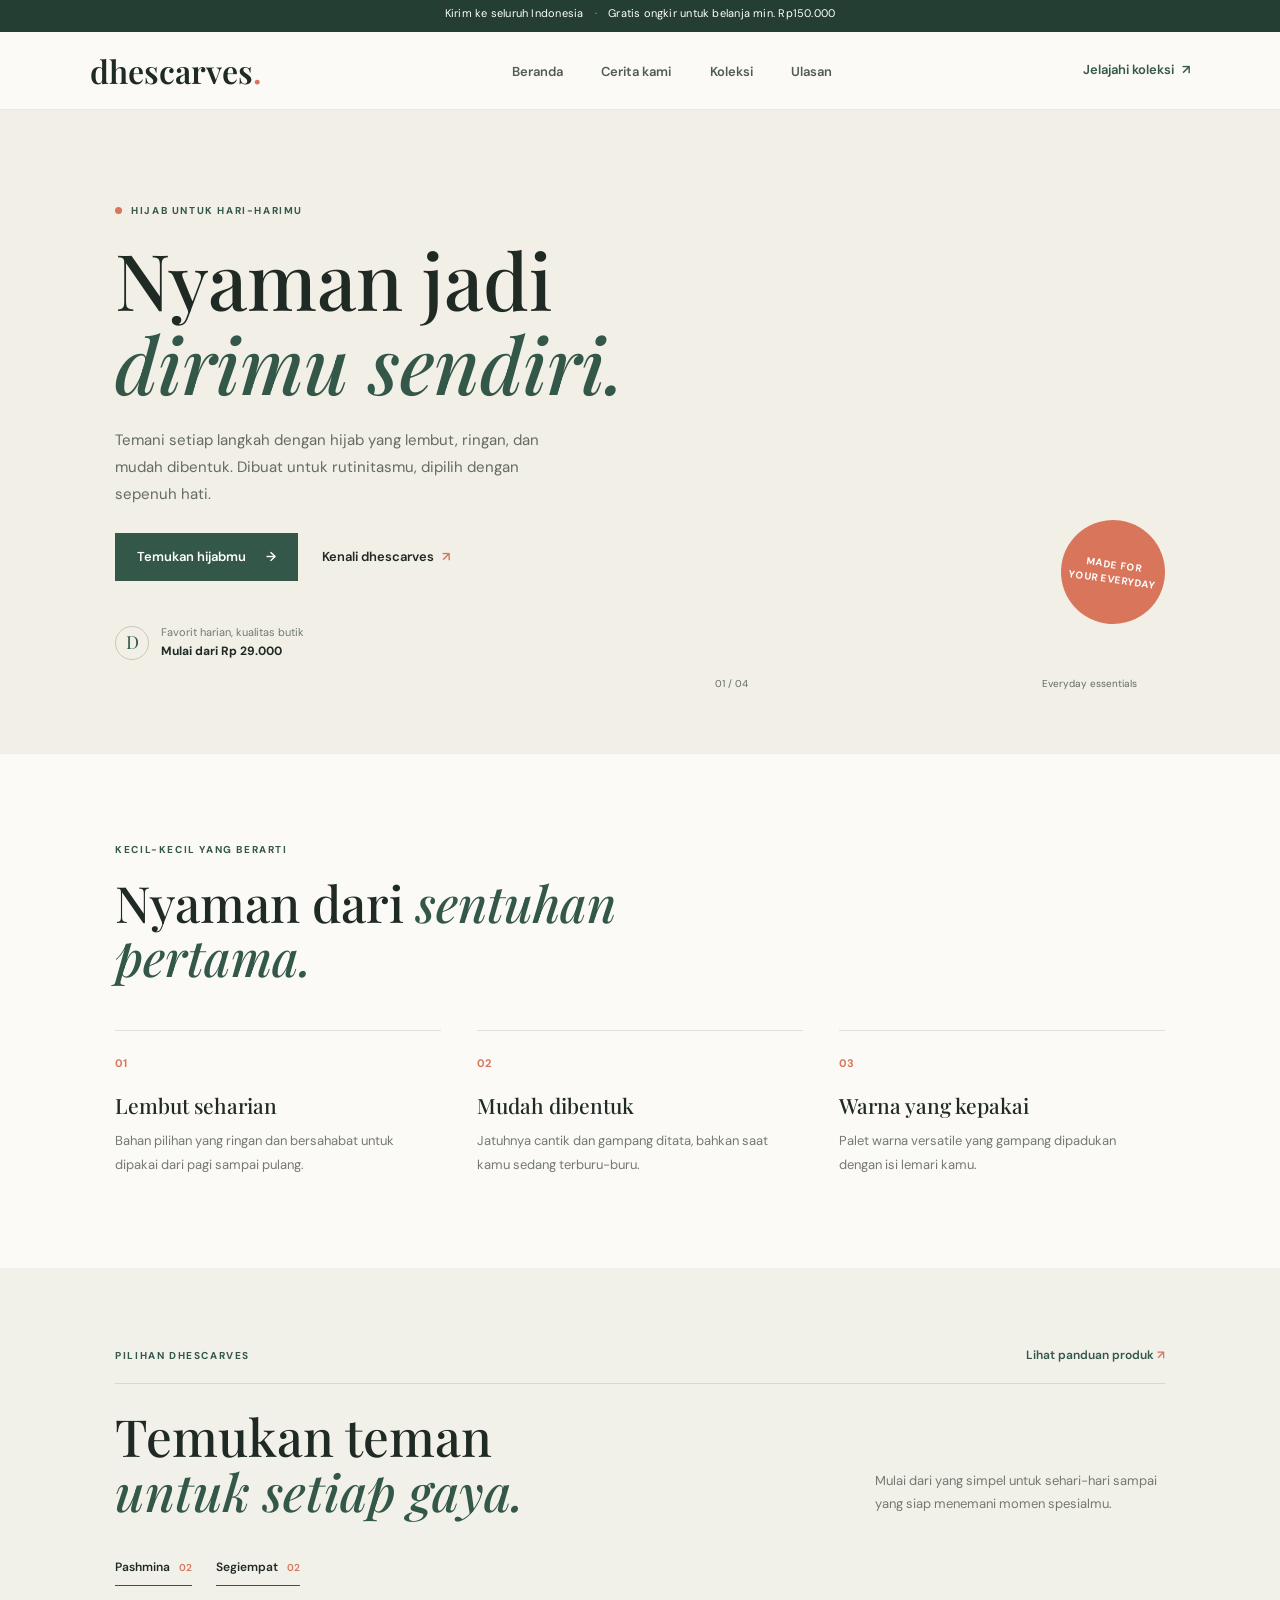
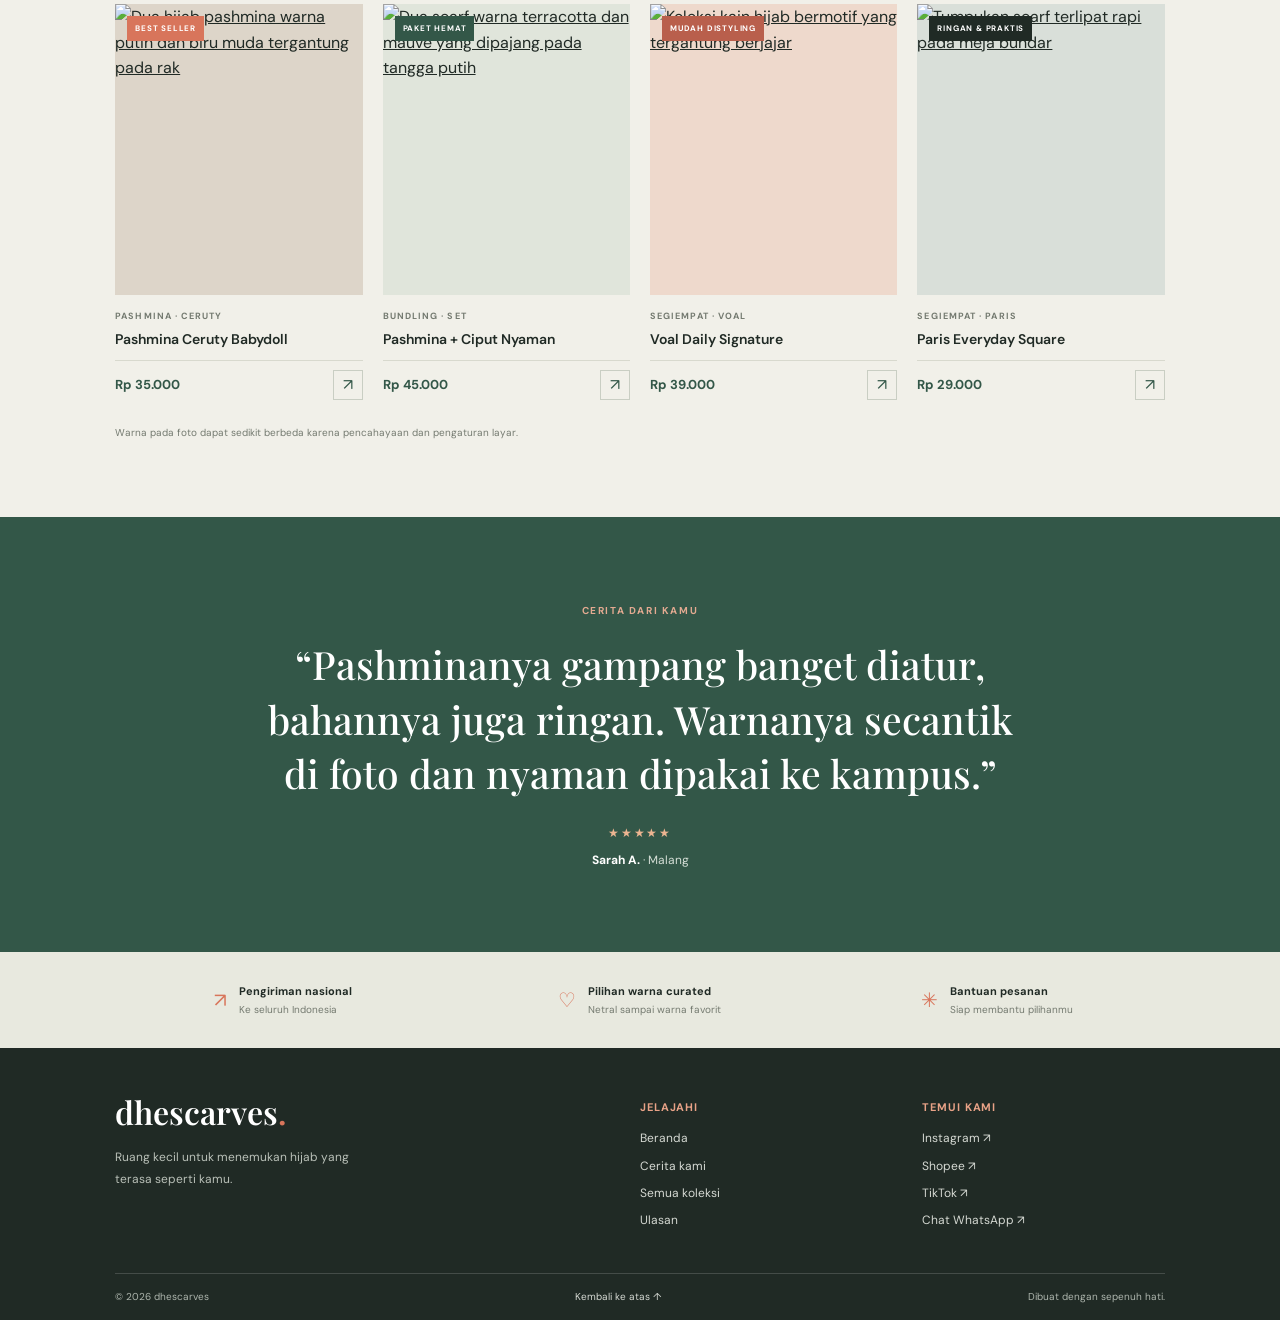
==== index.html @ d504fc32 "Rename landingpage.html to index.html" ====
<!DOCTYPE html>
<html lang="id">
<head>
    <meta charset="UTF-8">
    <meta name="viewport" content="width=device-width, initial-scale=1.0">
    <meta name="description" content="Temukan pashmina dan hijab segiempat dhescarves yang nyaman, mudah dibentuk, dan hadir dalam warna pilihan.">
    <title>dhescarves | Temukan Gaya Nyamanmu</title>
    <link rel="preconnect" href="https://fonts.googleapis.com">
    <link rel="preconnect" href="https://fonts.gstatic.com" crossorigin>
    <link rel="stylesheet" href="style.css">
</head>
<body>
    <div class="announcement-bar">Kirim ke seluruh Indonesia <span aria-hidden="true">·</span> Gratis ongkir untuk belanja min. Rp150.000</div>
    <nav class="navbar" aria-label="Navigasi utama">
        <a class="logo" href="#beranda" aria-label="dhescarves, ke beranda">dhescarves<span>.</span></a>
        <ul class="nav-links">
            <li><a href="#beranda">Beranda</a></li>
            <li><a href="#tentang">Cerita kami</a></li>
            <li><a href="#katalog">Koleksi</a></li>
            <li><a href="#ulasan">Ulasan</a></li>
        </ul>
        <a class="nav-cta" href="#katalog">Jelajahi koleksi <span aria-hidden="true">↗</span></a>
    </nav>

    <main>
        <header id="beranda" class="hero-section">
            <div class="hero-content">
                <p class="eyebrow"><span></span> HIJAB UNTUK HARI-HARIMU</p>
                <h1>Nyaman jadi<br><em>dirimu sendiri.</em></h1>
                <p class="hero-copy">Temani setiap langkah dengan hijab yang lembut, ringan, dan mudah dibentuk. Dibuat untuk rutinitasmu, dipilih dengan sepenuh hati.</p>
                <div class="hero-actions">
                    <a href="#katalog" class="btn-utama">Temukan hijabmu <span aria-hidden="true">→</span></a>
                    <a href="#tentang" class="text-link">Kenali dhescarves <span aria-hidden="true">↗</span></a>
                </div>
                <div class="hero-note"><span class="note-mark">D</span><span>Favorit harian, kualitas butik<br><strong>Mulai dari Rp 29.000</strong></span></div>
            </div>
                <div class="hero-visual" role="img" aria-label="Foto produk hijab pashmina dan segiempat tanpa model">
                <div class="hero-photo"></div>
                <div class="photo-caption"><span>01 / 04</span><span>Everyday essentials</span></div>
                <div class="hero-stamp">MADE FOR<br>YOUR EVERYDAY</div>
            </div>
        </header>

        <section id="tentang" class="section-keunggulan">
            <div class="section-heading">
                <p class="eyebrow">KECIL-KECIL YANG BERARTI</p>
                <h2>Nyaman dari <em>sentuhan pertama.</em></h2>
            </div>
            <div class="grid-keunggulan">
                <article class="benefit-item"><span class="benefit-number">01</span><h3>Lembut seharian</h3><p>Bahan pilihan yang ringan dan bersahabat untuk dipakai dari pagi sampai pulang.</p></article>
                <article class="benefit-item"><span class="benefit-number">02</span><h3>Mudah dibentuk</h3><p>Jatuhnya cantik dan gampang ditata, bahkan saat kamu sedang terburu-buru.</p></article>
                <article class="benefit-item"><span class="benefit-number">03</span><h3>Warna yang kepakai</h3><p>Palet warna versatile yang gampang dipadukan dengan isi lemari kamu.</p></article>
            </div>
        </section>

        <section id="katalog" class="section-katalog">
            <div class="catalog-topline"><p class="eyebrow">PILIHAN DHESCARVES</p><a href="detail.html">Lihat panduan produk <span aria-hidden="true">↗</span></a></div>
            <div class="catalog-heading"><h2>Temukan teman<br><em>untuk setiap gaya.</em></h2><p>Mulai dari yang simpel untuk sehari-hari sampai yang siap menemani momen spesialmu.</p></div>
            <div class="category-links" aria-label="Kategori produk"><a href="#pashmina">Pashmina <span>02</span></a><a href="#segiempat">Segiempat <span>02</span></a></div>
            <div class="grid-katalog">
                <article class="card-produk" id="pashmina">
                    <a class="product-image image-pashmina" href="detail.html" aria-label="Lihat detail Pashmina Ceruty Babydoll"><span class="product-label">BEST SELLER</span><img src="https://images.pexels.com/photos/40155781/pexels-photo-40155781.jpeg?auto=compress&cs=tinysrgb&w=900" alt="Dua hijab pashmina warna putih dan biru muda tergantung pada rak" loading="lazy"></a>
                    <div class="info-produk"><div class="product-type">PASHMINA · CERUTY</div><h3>Pashmina Ceruty Babydoll</h3><div class="product-bottom"><p class="harga">Rp 35.000</p><a class="product-arrow" href="detail.html" aria-label="Detail Pashmina Ceruty Babydoll">↗</a></div></div>
                </article>
                <article class="card-produk">
                    <a class="product-image image-soft" href="detail.html" aria-label="Lihat detail Set Pashmina dan Ciput"><span class="product-label label-green">PAKET HEMAT</span><img src="https://images.pexels.com/photos/11770736/pexels-photo-11770736.jpeg?auto=compress&cs=tinysrgb&w=900" alt="Dua scarf warna terracotta dan mauve yang dipajang pada tangga putih" loading="lazy"></a>
                    <div class="info-produk"><div class="product-type">BUNDLING · SET</div><h3>Pashmina + Ciput Nyaman</h3><div class="product-bottom"><p class="harga">Rp 45.000</p><a class="product-arrow" href="detail.html" aria-label="Detail Pashmina dan Ciput">↗</a></div></div>
                </article>
                <article class="card-produk" id="segiempat">
                    <a class="product-image image-warm" href="detail.html" aria-label="Lihat detail Hijab Segiempat Voal"><span class="product-label label-coral">MUDAH DISTYLING</span><img src="https://images.pexels.com/photos/30447648/pexels-photo-30447648.jpeg?auto=compress&cs=tinysrgb&w=900" alt="Koleksi kain hijab bermotif yang tergantung berjajar" loading="lazy"></a>
                    <div class="info-produk"><div class="product-type">SEGIEMPAT · VOAL</div><h3>Voal Daily Signature</h3><div class="product-bottom"><p class="harga">Rp 39.000</p><a class="product-arrow" href="detail.html" aria-label="Detail Voal Daily Signature">↗</a></div></div>
                </article>
                <article class="card-produk">
                    <a class="product-image image-lilac" href="detail.html" aria-label="Lihat detail Hijab Segiempat Paris"><span class="product-label label-ink">RINGAN & PRAKTIS</span><img src="https://images.pexels.com/photos/5475167/pexels-photo-5475167.jpeg?auto=compress&cs=tinysrgb&w=900" alt="Tumpukan scarf terlipat rapi pada meja bundar" loading="lazy"></a>
                    <div class="info-produk"><div class="product-type">SEGIEMPAT · PARIS</div><h3>Paris Everyday Square</h3><div class="product-bottom"><p class="harga">Rp 29.000</p><a class="product-arrow" href="detail.html" aria-label="Detail Paris Everyday Square">↗</a></div></div>
                </article>
            </div>
            <p class="catalog-footnote">Warna pada foto dapat sedikit berbeda karena pencahayaan dan pengaturan layar.</p>
        </section>

        <section id="ulasan" class="testimoni">
            <p class="eyebrow">CERITA DARI KAMU</p>
            <blockquote>“Pashminanya gampang banget diatur, bahannya juga ringan. Warnanya secantik di foto dan nyaman dipakai ke kampus.”</blockquote>
            <p class="review-author"><span class="review-stars" aria-label="5 dari 5 bintang">★★★★★</span><br><strong>Sarah A.</strong> <span>· Malang</span></p>
        </section>

        <section class="service-strip" aria-label="Layanan toko">
            <div><span class="service-icon">↗</span><span><strong>Pengiriman nasional</strong><br>Ke seluruh Indonesia</span></div>
            <div><span class="service-icon">♡</span><span><strong>Pilihan warna curated</strong><br>Netral sampai warna favorit</span></div>
            <div><span class="service-icon">✳</span><span><strong>Bantuan pesanan</strong><br>Siap membantu pilihanmu</span></div>
        </section>
    </main>

    <footer id="kontak" class="footer-area">
        <div class="footer-main"><div class="footer-brand"><a class="logo" href="#beranda">dhescarves<span>.</span></a><p>Ruang kecil untuk menemukan hijab yang terasa seperti kamu.</p></div>
            <div class="footer-column"><h3>Jelajahi</h3><a href="#beranda">Beranda</a><a href="#tentang">Cerita kami</a><a href="#katalog">Semua koleksi</a><a href="#ulasan">Ulasan</a></div>
            <div class="footer-column"><h3>Temui kami</h3><a href="https://instagram.com" target="_blank" rel="noopener noreferrer">Instagram ↗</a><a href="https://shopee.co.id" target="_blank" rel="noopener noreferrer">Shopee ↗</a><a href="https://tiktok.com" target="_blank" rel="noopener noreferrer">TikTok ↗</a><a href="https://wa.me/6281234567890?text=Halo%20dhescarves%2C%20saya%20ingin%20bertanya%20tentang%20hijab" target="_blank" rel="noopener noreferrer">Chat WhatsApp ↗</a></div>
        </div>
        <div class="copyright"><span>© 2026 dhescarves</span><a href="#beranda">Kembali ke atas ↑</a><span>Dibuat dengan sepenuh hati.</span></div>
    </footer>
</body>
</html>
---- style.css ----
@import url('https://fonts.googleapis.com/css2?family=DM+Sans:wght@400;500;600;700&family=Playfair+Display:ital,wght@0,500;0,600;1,500;1,600&display=swap');

:root {
    --ink: #202a25;
    --green: #335748;
    --green-dark: #243e33;
    --coral: #d8755b;
    --paper: #fbfaf6;
    --cream: #f1efe6;
    --muted: #747a70;
    --line: #dedfd5;
}

html { scroll-behavior: smooth; scroll-padding-top: 90px; }
* { box-sizing: border-box; }
body { margin: 0; background: var(--paper); color: var(--ink); font-family: 'DM Sans', sans-serif; line-height: 1.6; }
a { color: inherit; }
.announcement-bar { min-height: 32px; padding: 5px 16px; background: var(--green-dark); color: #fff; text-align: center; font-size: 11px; letter-spacing: .02em; }
.announcement-bar span { margin: 0 8px; color: #e3a68d; }
.navbar { min-height: 78px; padding: 0 clamp(22px, 7vw, 104px); display: flex; align-items: center; justify-content: space-between; gap: 28px; position: sticky; top: 0; z-index: 10; background: rgba(251, 250, 246, .96); border-bottom: 1px solid rgba(32, 42, 37, .08); backdrop-filter: blur(12px); }
.logo { text-decoration: none; font-family: 'Playfair Display', serif; font-size: 32px; font-weight: 600; letter-spacing: 0; line-height: 1; }
.logo span { color: var(--coral); }
.nav-links { list-style: none; display: flex; align-items: center; gap: clamp(18px, 3vw, 42px); margin: 0; padding: 0; }
.nav-links a, .nav-cta { text-decoration: none; font-size: 13px; font-weight: 600; transition: color .2s ease; }
.nav-links a { color: #505b53; }
.nav-links a:hover, .nav-cta:hover { color: var(--coral); }
.nav-cta { color: var(--green); }
.nav-cta span { margin-left: 5px; }
.hero-section { min-height: 590px; padding: 62px clamp(22px, 9vw, 140px); display: grid; grid-template-columns: 1fr .88fr; align-items: center; gap: clamp(30px, 7vw, 106px); overflow: hidden; background: var(--cream); }
.hero-content { max-width: 530px; padding: 22px 0; animation: reveal-up .65s ease both; }
.eyebrow { margin: 0 0 18px; color: var(--green); font-size: 10px; font-weight: 700; letter-spacing: .16em; }
.hero-content .eyebrow { display: flex; align-items: center; gap: 9px; }
.hero-content .eyebrow span { width: 7px; height: 7px; border-radius: 50%; background: var(--coral); }
.hero-content h1, .catalog-heading h2, .section-heading h2 { margin: 0; font-family: 'Playfair Display', serif; font-weight: 500; letter-spacing: 0; line-height: 1.08; }
.hero-content h1 { font-size: clamp(48px, 6.2vw, 78px); }
.hero-content h1 em, .catalog-heading h2 em, .section-heading h2 em { color: var(--green); font-weight: 500; }
.hero-copy { max-width: 440px; margin: 22px 0 25px; color: #646b64; font-size: 15px; line-height: 1.8; }
.hero-actions { display: flex; align-items: center; gap: 24px; flex-wrap: wrap; }
.btn-utama { display: inline-flex; align-items: center; justify-content: center; gap: 20px; min-height: 48px; padding: 0 21px; background: var(--green); color: #fff; text-decoration: none; font-size: 13px; font-weight: 600; border: 1px solid var(--green); transition: background .2s, transform .2s; }
.btn-utama:hover { background: var(--green-dark); transform: translateY(-2px); }
.text-link { color: var(--ink); text-decoration: none; font-size: 13px; font-weight: 600; }
.text-link span { margin-left: 5px; color: var(--coral); }
.hero-note { display: flex; align-items: center; gap: 12px; margin-top: 43px; color: var(--muted); font-size: 11px; line-height: 1.6; }
.hero-note strong { color: var(--ink); font-size: 12px; }
.note-mark { width: 34px; height: 34px; display: grid; place-items: center; border: 1px solid #c5c9ba; border-radius: 50%; color: var(--green); font-family: 'Playfair Display', serif; font-size: 18px; }
.hero-visual { position: relative; min-height: 450px; height: min(60vw, 520px); max-height: 520px; animation: reveal-up .75s .12s ease both; }
.hero-photo { position: absolute; inset: 0 28px 16px 0; background: url('https://images.pexels.com/photos/40155781/pexels-photo-40155781.jpeg?auto=compress&cs=tinysrgb&w=1200') center 42% / cover no-repeat; }
.photo-caption { position: absolute; right: 28px; bottom: 0; left: 0; display: flex; justify-content: space-between; color: #626c63; font-size: 10px; }
.hero-stamp { position: absolute; right: 0; bottom: 68px; width: 104px; height: 104px; display: grid; place-content: center; border-radius: 50%; background: var(--coral); color: white; text-align: center; font-size: 10px; font-weight: 700; line-height: 1.5; letter-spacing: .06em; transform: rotate(8deg); }
.section-keunggulan { padding: 88px clamp(22px, 9vw, 140px) 92px; background: var(--paper); }
.section-heading { max-width: 600px; margin-bottom: 46px; }
.section-heading h2, .catalog-heading h2 { font-size: clamp(35px, 4vw, 50px); }
.grid-keunggulan { display: grid; grid-template-columns: repeat(3, 1fr); gap: 36px; }
.benefit-item { padding-top: 18px; border-top: 1px solid var(--line); }
.benefit-number { color: var(--coral); font-size: 11px; font-weight: 700; }
.benefit-item h3 { margin: 14px 0 7px; font-family: 'Playfair Display', serif; font-size: 21px; font-weight: 500; }
.benefit-item p { max-width: 300px; margin: 0; color: var(--muted); font-size: 13px; line-height: 1.8; }
.section-katalog { padding: 78px clamp(22px, 9vw, 140px) 76px; background: #f1f0e9; }
.catalog-topline { display: flex; justify-content: space-between; align-items: center; gap: 20px; border-bottom: 1px solid #d8d9ce; }
.catalog-topline a { margin-bottom: 18px; color: var(--green); text-decoration: none; font-size: 12px; font-weight: 600; }
.catalog-topline a span { color: var(--coral); }
.catalog-heading { display: flex; align-items: end; justify-content: space-between; gap: 28px; padding: 25px 0 30px; }
.catalog-heading h2 { font-size: clamp(36px, 4vw, 52px); }
.catalog-heading > p { max-width: 290px; margin: 0 0 4px; color: var(--muted); font-size: 13px; line-height: 1.8; }
.category-links { display: flex; gap: 24px; margin-bottom: 18px; }
.category-links a { padding: 8px 0; color: var(--ink); text-decoration: none; font-size: 12px; font-weight: 600; border-bottom: 1px solid var(--green); }
.category-links span { margin-left: 6px; color: var(--coral); font-size: 10px; }
.grid-katalog { display: grid; grid-template-columns: repeat(4, minmax(0, 1fr)); gap: 20px; }
.card-produk { min-width: 0; }
.product-image { position: relative; display: block; aspect-ratio: 4 / 4.7; overflow: hidden; background: #e4ddd1; }
.product-image img { display: block; width: 100%; height: 100%; object-fit: cover; transition: transform .45s ease; }
.product-image:hover img { transform: scale(1.045); }
.image-pashmina { background: #ddd5c9; }
.image-soft { background: #e0e5db; }
.image-warm { background: #eed9cc; }
.image-lilac { background: #d9dfd9; }
.product-label { position: absolute; top: 12px; left: 12px; z-index: 1; padding: 6px 8px; background: var(--coral); color: white; font-size: 8px; font-weight: 700; letter-spacing: .1em; }
.label-green { background: var(--green); }
.label-coral { background: #b95f4c; }
.label-ink { background: var(--ink); }
.info-produk { padding: 14px 0 0; }
.product-type { color: var(--muted); font-size: 9px; font-weight: 700; letter-spacing: .12em; }
.info-produk h3 { min-height: 24px; margin: 5px 0 8px; font-size: 14px; font-weight: 600; }
.product-bottom { display: flex; align-items: center; justify-content: space-between; border-top: 1px solid #d8d9ce; padding-top: 9px; }
.harga { margin: 0; color: var(--green); font-size: 13px; font-weight: 700; }
.product-arrow { width: 30px; height: 30px; display: grid; place-items: center; border: 1px solid #c9cec3; color: var(--green); text-decoration: none; transition: color .2s, background .2s; }
.product-arrow:hover { background: var(--green); color: white; }
.catalog-footnote { margin: 25px 0 0; color: var(--muted); font-size: 10px; }
.testimoni { padding: 86px 22px 82px; background: var(--green); color: #fff; text-align: center; }
.testimoni .eyebrow { color: #e3aa91; }
.testimoni blockquote { max-width: 770px; margin: 0 auto 23px; font-family: 'Playfair Display', serif; font-size: clamp(25px, 3.3vw, 39px); font-weight: 500; line-height: 1.4; }
.review-author { margin: 0; color: #d5ded6; font-size: 12px; }
.review-author strong { color: #fff; }
.review-stars { display: inline-block; margin-bottom: 8px; color: #edb591; letter-spacing: .16em; }
.service-strip { display: grid; grid-template-columns: repeat(3, 1fr); gap: 20px; padding: 30px clamp(22px, 9vw, 140px); background: #e8e9df; }
.service-strip > div { display: flex; justify-content: center; align-items: center; gap: 12px; color: var(--muted); font-size: 10px; line-height: 1.7; }
.service-strip strong { color: var(--ink); font-size: 11px; }
.service-icon { color: var(--coral); font-size: 20px; }
.footer-area { padding: 48px clamp(22px, 9vw, 140px) 0; background: var(--ink); color: #f5f3ec; }
.footer-main { display: grid; grid-template-columns: 2fr 1fr 1fr; gap: 40px; padding-bottom: 43px; }
.footer-brand .logo { display: inline-block; color: white; }
.footer-brand p { max-width: 250px; margin-top: 15px; color: #b9c0b8; font-size: 12px; line-height: 1.8; }
.footer-column { display: flex; flex-direction: column; align-items: flex-start; gap: 8px; }
.footer-column h3 { margin: 3px 0 5px; color: #e8a287; font-size: 11px; letter-spacing: .08em; text-transform: uppercase; }
.footer-column a { color: #d5d9d3; text-decoration: none; font-size: 12px; }
.footer-column a:hover, .copyright a:hover { color: #e8a287; }
.copyright { display: flex; justify-content: space-between; gap: 15px; padding: 15px 0; border-top: 1px solid rgba(255,255,255,.16); color: #aeb6ae; font-size: 10px; }
.copyright a { color: #d5d9d3; text-decoration: none; }
.detail-container { display: flex; flex-wrap: wrap; gap: 40px; padding: 32px; background: #fff; border: 1px solid var(--line); }
.detail-img, .detail-info { flex: 1; min-width: min(300px, 100%); }
.detail-img img { width: 100%; height: 440px; object-fit: cover; }
.detail-info { display: flex; flex-direction: column; justify-content: center; }
.btn-wa { background: #277953 !important; border-color: #277953 !important; }
.btn-wa:hover { background: #1d6242 !important; }

@keyframes reveal-up { from { opacity: 0; transform: translateY(14px); } to { opacity: 1; transform: translateY(0); } }

@media (max-width: 900px) {
    .navbar { padding: 0 24px; }
    .hero-section { padding: 52px 7vw; gap: 35px; }
    .hero-visual { min-height: 380px; }
    .section-keunggulan, .section-katalog { padding-right: 7vw; padding-left: 7vw; }
    .grid-katalog { grid-template-columns: repeat(2, minmax(0, 1fr)); column-gap: 24px; row-gap: 32px; }
    .service-strip { padding-right: 7vw; padding-left: 7vw; }
    .footer-area { padding-right: 7vw; padding-left: 7vw; }
}
@media (max-width: 620px) {
    .announcement-bar { font-size: 9px; }
    .navbar { min-height: 68px; flex-wrap: wrap; gap: 4px 12px; padding: 12px 20px; }
    .logo { font-size: 27px; }
    .nav-links { order: 3; width: 100%; justify-content: space-between; gap: 10px; padding-top: 8px; }
    .nav-links a { font-size: 11px; }
    .nav-cta { font-size: 11px; }
    .hero-section { grid-template-columns: 1fr; gap: 25px; padding: 44px 22px 32px; }
    .hero-content { padding: 0; }
    .hero-content h1 { font-size: 54px; }
    .hero-copy { margin: 17px 0 21px; font-size: 13px; }
    .hero-note { margin-top: 26px; }
    .hero-visual { min-height: 330px; height: 95vw; max-height: 440px; }
    .hero-photo { right: 18px; }
    .photo-caption { right: 18px; }
    .hero-stamp { width: 84px; height: 84px; bottom: 56px; font-size: 8px; }
    .section-keunggulan { padding: 58px 22px 62px; }
    .section-heading { margin-bottom: 28px; }
    .section-heading h2, .catalog-heading h2 { font-size: 37px; }
    .grid-keunggulan { grid-template-columns: 1fr; gap: 20px; }
    .benefit-item { display: grid; grid-template-columns: 35px 1fr; column-gap: 10px; padding-top: 13px; }
    .benefit-number { grid-row: span 2; padding-top: 3px; }
    .benefit-item h3 { margin: 0 0 4px; font-size: 18px; }
    .benefit-item p { font-size: 12px; }
    .section-katalog { padding: 54px 22px 58px; }
    .catalog-heading { display: block; padding: 20px 0 24px; }
    .catalog-heading > p { margin-top: 12px; }
    .catalog-topline a { font-size: 10px; }
    .grid-katalog { column-gap: 12px; row-gap: 25px; }
    .product-label { top: 7px; left: 7px; padding: 5px 6px; font-size: 7px; }
    .info-produk h3 { min-height: 38px; font-size: 12px; line-height: 1.5; }
    .product-type { font-size: 8px; }
    .harga { font-size: 12px; }
    .product-arrow { width: 27px; height: 27px; }
    .testimoni { padding: 60px 24px; }
    .service-strip { grid-template-columns: 1fr; gap: 14px; padding: 23px; }
    .service-strip > div { justify-content: flex-start; max-width: 250px; margin: auto; width: 100%; }
    .footer-area { padding: 38px 22px 0; }
    .footer-main { grid-template-columns: 1fr 1fr; gap: 28px 18px; }
    .footer-brand { grid-column: 1 / -1; }
    .copyright { flex-wrap: wrap; }
    .copyright span:last-child { display: none; }
    .detail-container { gap: 24px; padding: 18px; }
    .detail-img, .detail-info { min-width: 100%; }
    .detail-img img { height: 330px; }
}
@media (prefers-reduced-motion: reduce) {
    *, *::before, *::after { scroll-behavior: auto !important; animation-duration: .01ms !important; animation-iteration-count: 1 !important; transition-duration: .01ms !important; }
}
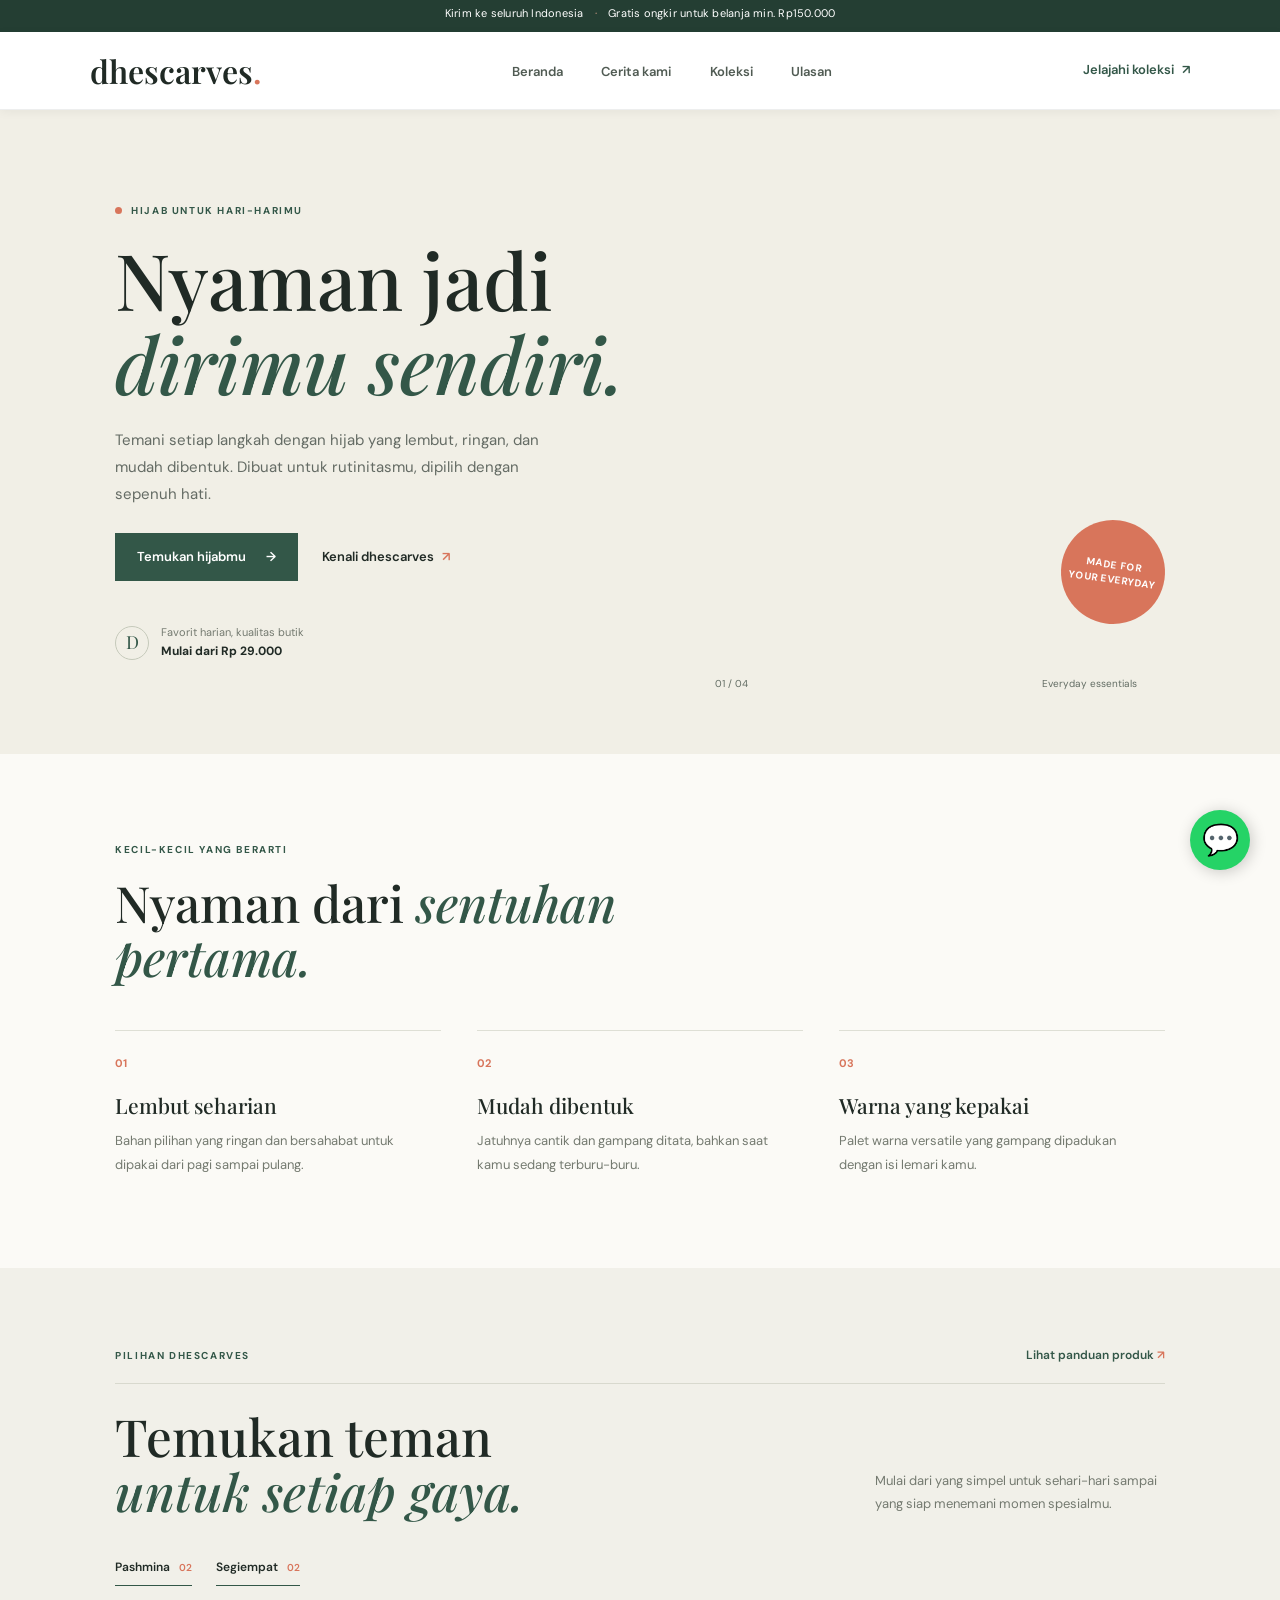
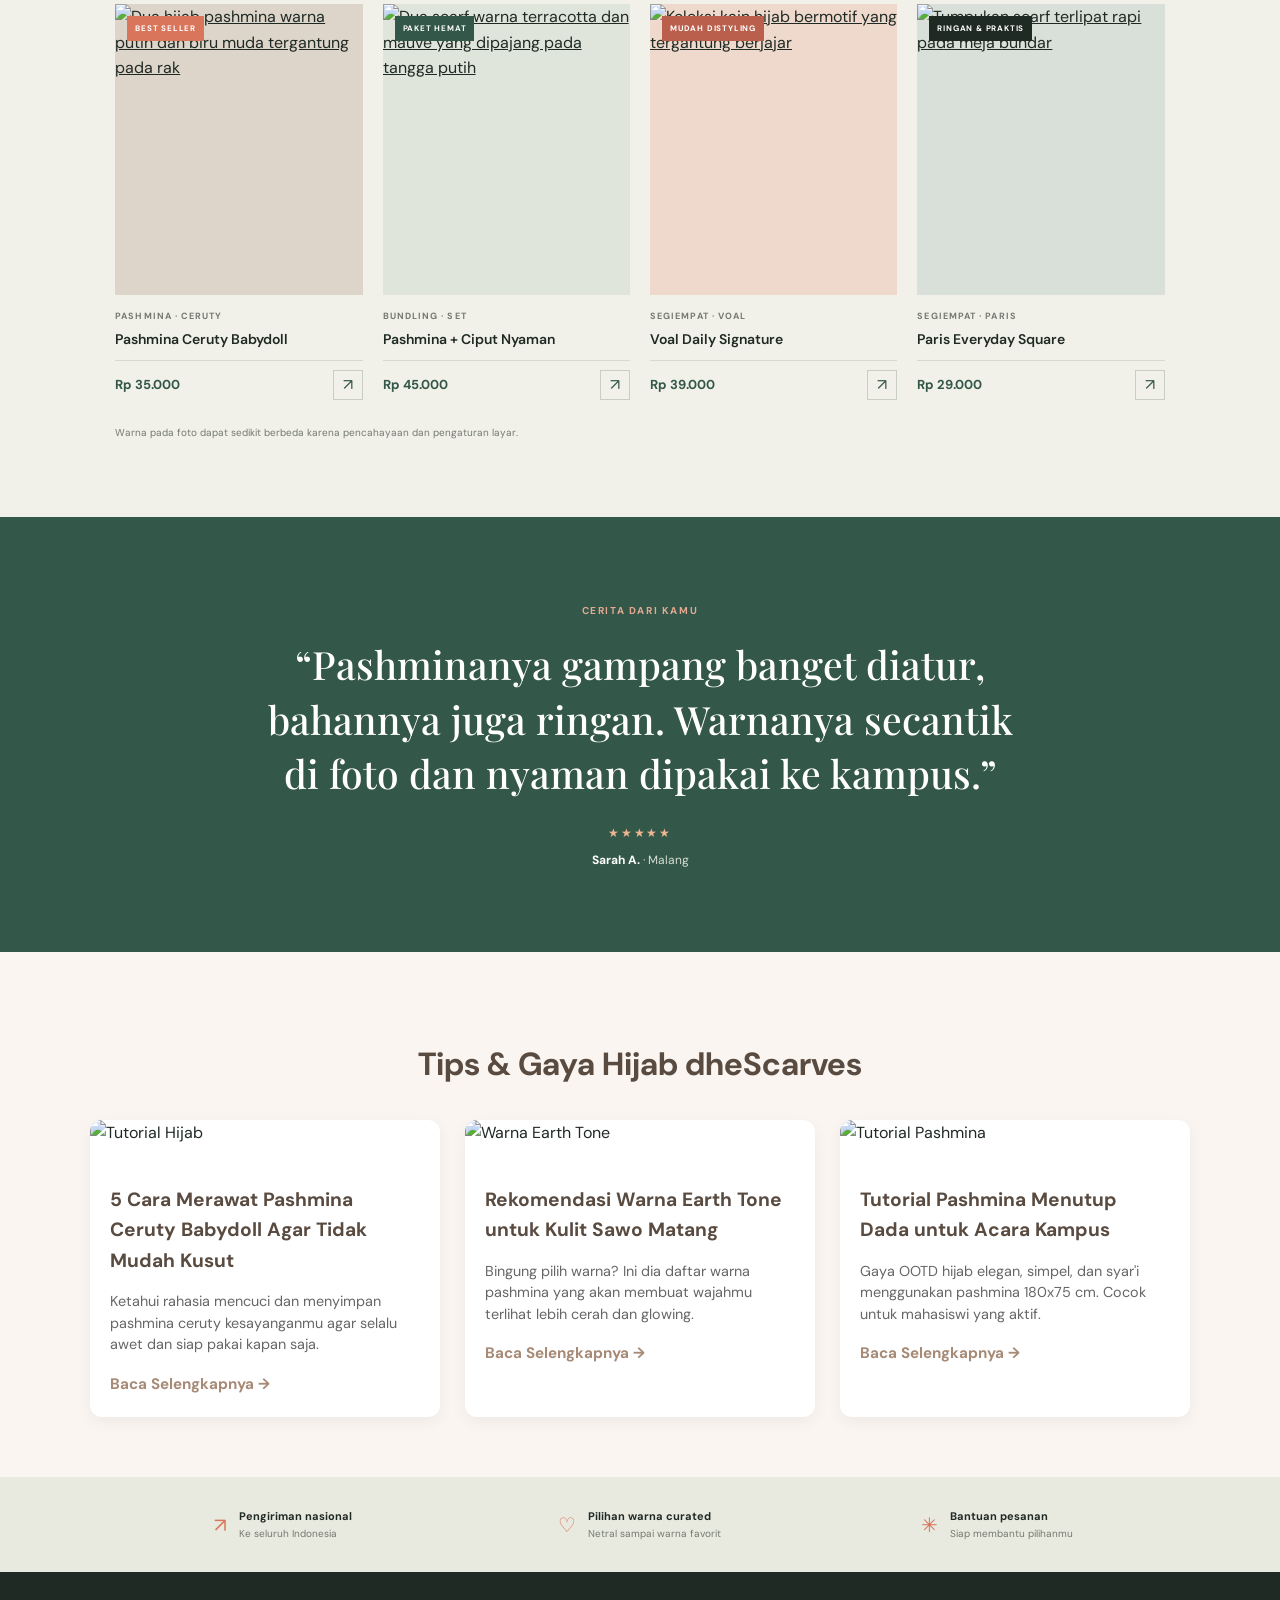
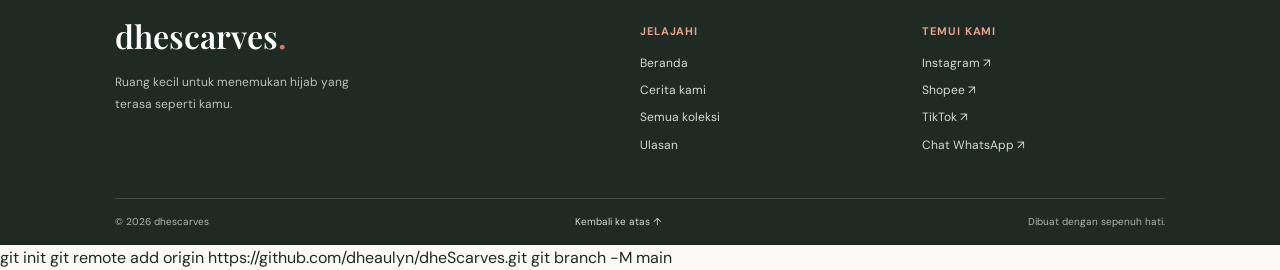
==== commit ac0f462f: "update" ====
--- a/index.html
+++ b/index.html
@@ -83,7 +83,43 @@
             <blockquote>“Pashminanya gampang banget diatur, bahannya juga ringan. Warnanya secantik di foto dan nyaman dipakai ke kampus.”</blockquote>
             <p class="review-author"><span class="review-stars" aria-label="5 dari 5 bintang">★★★★★</span><br><strong>Sarah A.</strong> <span>· Malang</span></p>
         </section>
+<!-- ================= ARTIKEL & TIPS HIJAB (BLOG) ================= -->
+    <section id="artikel" class="section-artikel">
+        <h2>Tips & Gaya Hijab dheScarves</h2>
+        <div class="grid-artikel">
+            
+            <!-- Draft Artikel 1 -->
+            <div class="card-artikel">
+                <img src="https://images.unsplash.com/photo-1584917865442-de89df76afd3?q=80&w=600&auto=format&fit=crop" alt="Tutorial Hijab">
+                <div class="info-artikel">
+                    <h3>5 Cara Merawat Pashmina Ceruty Babydoll Agar Tidak Mudah Kusut</h3>
+                    <p>Ketahui rahasia mencuci dan menyimpan pashmina ceruty kesayanganmu agar selalu awet dan siap pakai kapan saja.</p>
+                    <a href="#" class="baca-selengkapnya">Baca Selengkapnya &rarr;</a>
+                </div>
+            </div>
 
+            <!-- Draft Artikel 2 -->
+            <div class="card-artikel">
+                <img src="https://images.unsplash.com/photo-1621532895690-349f257529fa?q=80&w=600&auto=format&fit=crop" alt="Warna Earth Tone">
+                <div class="info-artikel">
+                    <h3>Rekomendasi Warna Earth Tone untuk Kulit Sawo Matang</h3>
+                    <p>Bingung pilih warna? Ini dia daftar warna pashmina yang akan membuat wajahmu terlihat lebih cerah dan glowing.</p>
+                    <a href="#" class="baca-selengkapnya">Baca Selengkapnya &rarr;</a>
+                </div>
+            </div>
+
+            <!-- Draft Artikel 3 -->
+            <div class="card-artikel">
+                <img src="https://images.unsplash.com/photo-1589994607212-0498b3f46f48?q=80&w=600&auto=format&fit=crop" alt="Tutorial Pashmina">
+                <div class="info-artikel">
+                    <h3>Tutorial Pashmina Menutup Dada untuk Acara Kampus</h3>
+                    <p>Gaya OOTD hijab elegan, simpel, dan syar'i menggunakan pashmina 180x75 cm. Cocok untuk mahasiswi yang aktif.</p>
+                    <a href="#" class="baca-selengkapnya">Baca Selengkapnya &rarr;</a>
+                </div>
+            </div>
+
+        </div>
+    </section>
         <section class="service-strip" aria-label="Layanan toko">
             <div><span class="service-icon">↗</span><span><strong>Pengiriman nasional</strong><br>Ke seluruh Indonesia</span></div>
             <div><span class="service-icon">♡</span><span><strong>Pilihan warna curated</strong><br>Netral sampai warna favorit</span></div>
@@ -98,5 +134,11 @@
         </div>
         <div class="copyright"><span>© 2026 dhescarves</span><a href="#beranda">Kembali ke atas ↑</a><span>Dibuat dengan sepenuh hati.</span></div>
     </footer>
+    <!-- ================= FLOATING WHATSAPP BUTTON ================= -->
+    <a href="https://wa.me/6281234567890?text=Halo%20dheScarves,%20saya%20ingin%20bertanya%20seputar%20pashmina" class="float-wa" target="_blank">
+        💬
+    </a>git init
+git remote add origin https://github.com/dheaulyn/dheScarves.git
+git branch -M main
 </body>
-</html>
+</html>
--- a/style.css
+++ b/style.css
@@ -1,175 +1,273 @@
-@import url('https://fonts.googleapis.com/css2?family=DM+Sans:wght@400;500;600;700&family=Playfair+Display:ital,wght@0,500;0,600;1,500;1,600&display=swap');
-
-:root {
-    --ink: #202a25;
-    --green: #335748;
-    --green-dark: #243e33;
-    --coral: #d8755b;
-    --paper: #fbfaf6;
-    --cream: #f1efe6;
-    --muted: #747a70;
-    --line: #dedfd5;
-}
-
-html { scroll-behavior: smooth; scroll-padding-top: 90px; }
-* { box-sizing: border-box; }
-body { margin: 0; background: var(--paper); color: var(--ink); font-family: 'DM Sans', sans-serif; line-height: 1.6; }
-a { color: inherit; }
-.announcement-bar { min-height: 32px; padding: 5px 16px; background: var(--green-dark); color: #fff; text-align: center; font-size: 11px; letter-spacing: .02em; }
-.announcement-bar span { margin: 0 8px; color: #e3a68d; }
-.navbar { min-height: 78px; padding: 0 clamp(22px, 7vw, 104px); display: flex; align-items: center; justify-content: space-between; gap: 28px; position: sticky; top: 0; z-index: 10; background: rgba(251, 250, 246, .96); border-bottom: 1px solid rgba(32, 42, 37, .08); backdrop-filter: blur(12px); }
-.logo { text-decoration: none; font-family: 'Playfair Display', serif; font-size: 32px; font-weight: 600; letter-spacing: 0; line-height: 1; }
-.logo span { color: var(--coral); }
-.nav-links { list-style: none; display: flex; align-items: center; gap: clamp(18px, 3vw, 42px); margin: 0; padding: 0; }
-.nav-links a, .nav-cta { text-decoration: none; font-size: 13px; font-weight: 600; transition: color .2s ease; }
-.nav-links a { color: #505b53; }
-.nav-links a:hover, .nav-cta:hover { color: var(--coral); }
-.nav-cta { color: var(--green); }
-.nav-cta span { margin-left: 5px; }
-.hero-section { min-height: 590px; padding: 62px clamp(22px, 9vw, 140px); display: grid; grid-template-columns: 1fr .88fr; align-items: center; gap: clamp(30px, 7vw, 106px); overflow: hidden; background: var(--cream); }
-.hero-content { max-width: 530px; padding: 22px 0; animation: reveal-up .65s ease both; }
-.eyebrow { margin: 0 0 18px; color: var(--green); font-size: 10px; font-weight: 700; letter-spacing: .16em; }
-.hero-content .eyebrow { display: flex; align-items: center; gap: 9px; }
-.hero-content .eyebrow span { width: 7px; height: 7px; border-radius: 50%; background: var(--coral); }
-.hero-content h1, .catalog-heading h2, .section-heading h2 { margin: 0; font-family: 'Playfair Display', serif; font-weight: 500; letter-spacing: 0; line-height: 1.08; }
-.hero-content h1 { font-size: clamp(48px, 6.2vw, 78px); }
-.hero-content h1 em, .catalog-heading h2 em, .section-heading h2 em { color: var(--green); font-weight: 500; }
-.hero-copy { max-width: 440px; margin: 22px 0 25px; color: #646b64; font-size: 15px; line-height: 1.8; }
-.hero-actions { display: flex; align-items: center; gap: 24px; flex-wrap: wrap; }
-.btn-utama { display: inline-flex; align-items: center; justify-content: center; gap: 20px; min-height: 48px; padding: 0 21px; background: var(--green); color: #fff; text-decoration: none; font-size: 13px; font-weight: 600; border: 1px solid var(--green); transition: background .2s, transform .2s; }
-.btn-utama:hover { background: var(--green-dark); transform: translateY(-2px); }
-.text-link { color: var(--ink); text-decoration: none; font-size: 13px; font-weight: 600; }
-.text-link span { margin-left: 5px; color: var(--coral); }
-.hero-note { display: flex; align-items: center; gap: 12px; margin-top: 43px; color: var(--muted); font-size: 11px; line-height: 1.6; }
-.hero-note strong { color: var(--ink); font-size: 12px; }
-.note-mark { width: 34px; height: 34px; display: grid; place-items: center; border: 1px solid #c5c9ba; border-radius: 50%; color: var(--green); font-family: 'Playfair Display', serif; font-size: 18px; }
-.hero-visual { position: relative; min-height: 450px; height: min(60vw, 520px); max-height: 520px; animation: reveal-up .75s .12s ease both; }
-.hero-photo { position: absolute; inset: 0 28px 16px 0; background: url('https://images.pexels.com/photos/40155781/pexels-photo-40155781.jpeg?auto=compress&cs=tinysrgb&w=1200') center 42% / cover no-repeat; }
-.photo-caption { position: absolute; right: 28px; bottom: 0; left: 0; display: flex; justify-content: space-between; color: #626c63; font-size: 10px; }
-.hero-stamp { position: absolute; right: 0; bottom: 68px; width: 104px; height: 104px; display: grid; place-content: center; border-radius: 50%; background: var(--coral); color: white; text-align: center; font-size: 10px; font-weight: 700; line-height: 1.5; letter-spacing: .06em; transform: rotate(8deg); }
-.section-keunggulan { padding: 88px clamp(22px, 9vw, 140px) 92px; background: var(--paper); }
-.section-heading { max-width: 600px; margin-bottom: 46px; }
-.section-heading h2, .catalog-heading h2 { font-size: clamp(35px, 4vw, 50px); }
-.grid-keunggulan { display: grid; grid-template-columns: repeat(3, 1fr); gap: 36px; }
-.benefit-item { padding-top: 18px; border-top: 1px solid var(--line); }
-.benefit-number { color: var(--coral); font-size: 11px; font-weight: 700; }
-.benefit-item h3 { margin: 14px 0 7px; font-family: 'Playfair Display', serif; font-size: 21px; font-weight: 500; }
-.benefit-item p { max-width: 300px; margin: 0; color: var(--muted); font-size: 13px; line-height: 1.8; }
-.section-katalog { padding: 78px clamp(22px, 9vw, 140px) 76px; background: #f1f0e9; }
-.catalog-topline { display: flex; justify-content: space-between; align-items: center; gap: 20px; border-bottom: 1px solid #d8d9ce; }
-.catalog-topline a { margin-bottom: 18px; color: var(--green); text-decoration: none; font-size: 12px; font-weight: 600; }
-.catalog-topline a span { color: var(--coral); }
-.catalog-heading { display: flex; align-items: end; justify-content: space-between; gap: 28px; padding: 25px 0 30px; }
-.catalog-heading h2 { font-size: clamp(36px, 4vw, 52px); }
-.catalog-heading > p { max-width: 290px; margin: 0 0 4px; color: var(--muted); font-size: 13px; line-height: 1.8; }
-.category-links { display: flex; gap: 24px; margin-bottom: 18px; }
-.category-links a { padding: 8px 0; color: var(--ink); text-decoration: none; font-size: 12px; font-weight: 600; border-bottom: 1px solid var(--green); }
-.category-links span { margin-left: 6px; color: var(--coral); font-size: 10px; }
-.grid-katalog { display: grid; grid-template-columns: repeat(4, minmax(0, 1fr)); gap: 20px; }
-.card-produk { min-width: 0; }
-.product-image { position: relative; display: block; aspect-ratio: 4 / 4.7; overflow: hidden; background: #e4ddd1; }
-.product-image img { display: block; width: 100%; height: 100%; object-fit: cover; transition: transform .45s ease; }
-.product-image:hover img { transform: scale(1.045); }
-.image-pashmina { background: #ddd5c9; }
-.image-soft { background: #e0e5db; }
-.image-warm { background: #eed9cc; }
-.image-lilac { background: #d9dfd9; }
-.product-label { position: absolute; top: 12px; left: 12px; z-index: 1; padding: 6px 8px; background: var(--coral); color: white; font-size: 8px; font-weight: 700; letter-spacing: .1em; }
-.label-green { background: var(--green); }
-.label-coral { background: #b95f4c; }
-.label-ink { background: var(--ink); }
-.info-produk { padding: 14px 0 0; }
-.product-type { color: var(--muted); font-size: 9px; font-weight: 700; letter-spacing: .12em; }
-.info-produk h3 { min-height: 24px; margin: 5px 0 8px; font-size: 14px; font-weight: 600; }
-.product-bottom { display: flex; align-items: center; justify-content: space-between; border-top: 1px solid #d8d9ce; padding-top: 9px; }
-.harga { margin: 0; color: var(--green); font-size: 13px; font-weight: 700; }
-.product-arrow { width: 30px; height: 30px; display: grid; place-items: center; border: 1px solid #c9cec3; color: var(--green); text-decoration: none; transition: color .2s, background .2s; }
-.product-arrow:hover { background: var(--green); color: white; }
-.catalog-footnote { margin: 25px 0 0; color: var(--muted); font-size: 10px; }
-.testimoni { padding: 86px 22px 82px; background: var(--green); color: #fff; text-align: center; }
-.testimoni .eyebrow { color: #e3aa91; }
-.testimoni blockquote { max-width: 770px; margin: 0 auto 23px; font-family: 'Playfair Display', serif; font-size: clamp(25px, 3.3vw, 39px); font-weight: 500; line-height: 1.4; }
-.review-author { margin: 0; color: #d5ded6; font-size: 12px; }
-.review-author strong { color: #fff; }
-.review-stars { display: inline-block; margin-bottom: 8px; color: #edb591; letter-spacing: .16em; }
-.service-strip { display: grid; grid-template-columns: repeat(3, 1fr); gap: 20px; padding: 30px clamp(22px, 9vw, 140px); background: #e8e9df; }
-.service-strip > div { display: flex; justify-content: center; align-items: center; gap: 12px; color: var(--muted); font-size: 10px; line-height: 1.7; }
-.service-strip strong { color: var(--ink); font-size: 11px; }
-.service-icon { color: var(--coral); font-size: 20px; }
-.footer-area { padding: 48px clamp(22px, 9vw, 140px) 0; background: var(--ink); color: #f5f3ec; }
-.footer-main { display: grid; grid-template-columns: 2fr 1fr 1fr; gap: 40px; padding-bottom: 43px; }
-.footer-brand .logo { display: inline-block; color: white; }
-.footer-brand p { max-width: 250px; margin-top: 15px; color: #b9c0b8; font-size: 12px; line-height: 1.8; }
-.footer-column { display: flex; flex-direction: column; align-items: flex-start; gap: 8px; }
-.footer-column h3 { margin: 3px 0 5px; color: #e8a287; font-size: 11px; letter-spacing: .08em; text-transform: uppercase; }
-.footer-column a { color: #d5d9d3; text-decoration: none; font-size: 12px; }
-.footer-column a:hover, .copyright a:hover { color: #e8a287; }
-.copyright { display: flex; justify-content: space-between; gap: 15px; padding: 15px 0; border-top: 1px solid rgba(255,255,255,.16); color: #aeb6ae; font-size: 10px; }
-.copyright a { color: #d5d9d3; text-decoration: none; }
-.detail-container { display: flex; flex-wrap: wrap; gap: 40px; padding: 32px; background: #fff; border: 1px solid var(--line); }
-.detail-img, .detail-info { flex: 1; min-width: min(300px, 100%); }
-.detail-img img { width: 100%; height: 440px; object-fit: cover; }
-.detail-info { display: flex; flex-direction: column; justify-content: center; }
-.btn-wa { background: #277953 !important; border-color: #277953 !important; }
-.btn-wa:hover { background: #1d6242 !important; }
-
-@keyframes reveal-up { from { opacity: 0; transform: translateY(14px); } to { opacity: 1; transform: translateY(0); } }
-
-@media (max-width: 900px) {
-    .navbar { padding: 0 24px; }
-    .hero-section { padding: 52px 7vw; gap: 35px; }
-    .hero-visual { min-height: 380px; }
-    .section-keunggulan, .section-katalog { padding-right: 7vw; padding-left: 7vw; }
-    .grid-katalog { grid-template-columns: repeat(2, minmax(0, 1fr)); column-gap: 24px; row-gap: 32px; }
-    .service-strip { padding-right: 7vw; padding-left: 7vw; }
-    .footer-area { padding-right: 7vw; padding-left: 7vw; }
-}
-@media (max-width: 620px) {
-    .announcement-bar { font-size: 9px; }
-    .navbar { min-height: 68px; flex-wrap: wrap; gap: 4px 12px; padding: 12px 20px; }
-    .logo { font-size: 27px; }
-    .nav-links { order: 3; width: 100%; justify-content: space-between; gap: 10px; padding-top: 8px; }
-    .nav-links a { font-size: 11px; }
-    .nav-cta { font-size: 11px; }
-    .hero-section { grid-template-columns: 1fr; gap: 25px; padding: 44px 22px 32px; }
-    .hero-content { padding: 0; }
-    .hero-content h1 { font-size: 54px; }
-    .hero-copy { margin: 17px 0 21px; font-size: 13px; }
-    .hero-note { margin-top: 26px; }
-    .hero-visual { min-height: 330px; height: 95vw; max-height: 440px; }
-    .hero-photo { right: 18px; }
-    .photo-caption { right: 18px; }
-    .hero-stamp { width: 84px; height: 84px; bottom: 56px; font-size: 8px; }
-    .section-keunggulan { padding: 58px 22px 62px; }
-    .section-heading { margin-bottom: 28px; }
-    .section-heading h2, .catalog-heading h2 { font-size: 37px; }
-    .grid-keunggulan { grid-template-columns: 1fr; gap: 20px; }
-    .benefit-item { display: grid; grid-template-columns: 35px 1fr; column-gap: 10px; padding-top: 13px; }
-    .benefit-number { grid-row: span 2; padding-top: 3px; }
-    .benefit-item h3 { margin: 0 0 4px; font-size: 18px; }
-    .benefit-item p { font-size: 12px; }
-    .section-katalog { padding: 54px 22px 58px; }
-    .catalog-heading { display: block; padding: 20px 0 24px; }
-    .catalog-heading > p { margin-top: 12px; }
-    .catalog-topline a { font-size: 10px; }
-    .grid-katalog { column-gap: 12px; row-gap: 25px; }
-    .product-label { top: 7px; left: 7px; padding: 5px 6px; font-size: 7px; }
-    .info-produk h3 { min-height: 38px; font-size: 12px; line-height: 1.5; }
-    .product-type { font-size: 8px; }
-    .harga { font-size: 12px; }
-    .product-arrow { width: 27px; height: 27px; }
-    .testimoni { padding: 60px 24px; }
-    .service-strip { grid-template-columns: 1fr; gap: 14px; padding: 23px; }
-    .service-strip > div { justify-content: flex-start; max-width: 250px; margin: auto; width: 100%; }
-    .footer-area { padding: 38px 22px 0; }
-    .footer-main { grid-template-columns: 1fr 1fr; gap: 28px 18px; }
-    .footer-brand { grid-column: 1 / -1; }
-    .copyright { flex-wrap: wrap; }
-    .copyright span:last-child { display: none; }
-    .detail-container { gap: 24px; padding: 18px; }
-    .detail-img, .detail-info { min-width: 100%; }
-    .detail-img img { height: 330px; }
-}
-@media (prefers-reduced-motion: reduce) {
-    *, *::before, *::after { scroll-behavior: auto !important; animation-duration: .01ms !important; animation-iteration-count: 1 !important; transition-duration: .01ms !important; }
+@import url('https://fonts.googleapis.com/css2?family=DM+Sans:wght@400;500;600;700&family=Playfair+Display:ital,wght@0,500;0,600;1,500;1,600&display=swap');
+
+:root {
+    --ink: #202a25;
+    --green: #335748;
+    --green-dark: #243e33;
+    --coral: #d8755b;
+    --paper: #fbfaf6;
+    --cream: #f1efe6;
+    --muted: #747a70;
+    --line: #dedfd5;
+}
+
+html { scroll-behavior: smooth; scroll-padding-top: 90px; }
+* { box-sizing: border-box; }
+body { margin: 0; background: var(--paper); color: var(--ink); font-family: 'DM Sans', sans-serif; line-height: 1.6; }
+a { color: inherit; }
+.announcement-bar { min-height: 32px; padding: 5px 16px; background: var(--green-dark); color: #fff; text-align: center; font-size: 11px; letter-spacing: .02em; }
+.announcement-bar span { margin: 0 8px; color: #e3a68d; }
+.navbar { min-height: 78px; padding: 0 clamp(22px, 7vw, 104px); display: flex; align-items: center; justify-content: space-between; gap: 28px; position: sticky; top: 0; z-index: 10; background: rgba(251, 250, 246, .96); border-bottom: 1px solid rgba(32, 42, 37, .08); backdrop-filter: blur(12px); }
+.logo { text-decoration: none; font-family: 'Playfair Display', serif; font-size: 32px; font-weight: 600; letter-spacing: 0; line-height: 1; }
+.logo span { color: var(--coral); }
+.nav-links { list-style: none; display: flex; align-items: center; gap: clamp(18px, 3vw, 42px); margin: 0; padding: 0; }
+.nav-links a, .nav-cta { text-decoration: none; font-size: 13px; font-weight: 600; transition: color .2s ease; }
+.nav-links a { color: #505b53; }
+.nav-links a:hover, .nav-cta:hover { color: var(--coral); }
+.nav-cta { color: var(--green); }
+.nav-cta span { margin-left: 5px; }
+.hero-section { min-height: 590px; padding: 62px clamp(22px, 9vw, 140px); display: grid; grid-template-columns: 1fr .88fr; align-items: center; gap: clamp(30px, 7vw, 106px); overflow: hidden; background: var(--cream); }
+.hero-content { max-width: 530px; padding: 22px 0; animation: reveal-up .65s ease both; }
+.eyebrow { margin: 0 0 18px; color: var(--green); font-size: 10px; font-weight: 700; letter-spacing: .16em; }
+.hero-content .eyebrow { display: flex; align-items: center; gap: 9px; }
+.hero-content .eyebrow span { width: 7px; height: 7px; border-radius: 50%; background: var(--coral); }
+.hero-content h1, .catalog-heading h2, .section-heading h2 { margin: 0; font-family: 'Playfair Display', serif; font-weight: 500; letter-spacing: 0; line-height: 1.08; }
+.hero-content h1 { font-size: clamp(48px, 6.2vw, 78px); }
+.hero-content h1 em, .catalog-heading h2 em, .section-heading h2 em { color: var(--green); font-weight: 500; }
+.hero-copy { max-width: 440px; margin: 22px 0 25px; color: #646b64; font-size: 15px; line-height: 1.8; }
+.hero-actions { display: flex; align-items: center; gap: 24px; flex-wrap: wrap; }
+.btn-utama { display: inline-flex; align-items: center; justify-content: center; gap: 20px; min-height: 48px; padding: 0 21px; background: var(--green); color: #fff; text-decoration: none; font-size: 13px; font-weight: 600; border: 1px solid var(--green); transition: background .2s, transform .2s; }
+.btn-utama:hover { background: var(--green-dark); transform: translateY(-2px); }
+.text-link { color: var(--ink); text-decoration: none; font-size: 13px; font-weight: 600; }
+.text-link span { margin-left: 5px; color: var(--coral); }
+.hero-note { display: flex; align-items: center; gap: 12px; margin-top: 43px; color: var(--muted); font-size: 11px; line-height: 1.6; }
+.hero-note strong { color: var(--ink); font-size: 12px; }
+.note-mark { width: 34px; height: 34px; display: grid; place-items: center; border: 1px solid #c5c9ba; border-radius: 50%; color: var(--green); font-family: 'Playfair Display', serif; font-size: 18px; }
+.hero-visual { position: relative; min-height: 450px; height: min(60vw, 520px); max-height: 520px; animation: reveal-up .75s .12s ease both; }
+.hero-photo { position: absolute; inset: 0 28px 16px 0; background: url('https://images.pexels.com/photos/40155781/pexels-photo-40155781.jpeg?auto=compress&cs=tinysrgb&w=1200') center 42% / cover no-repeat; }
+.photo-caption { position: absolute; right: 28px; bottom: 0; left: 0; display: flex; justify-content: space-between; color: #626c63; font-size: 10px; }
+.hero-stamp { position: absolute; right: 0; bottom: 68px; width: 104px; height: 104px; display: grid; place-content: center; border-radius: 50%; background: var(--coral); color: white; text-align: center; font-size: 10px; font-weight: 700; line-height: 1.5; letter-spacing: .06em; transform: rotate(8deg); }
+.section-keunggulan { padding: 88px clamp(22px, 9vw, 140px) 92px; background: var(--paper); }
+.section-heading { max-width: 600px; margin-bottom: 46px; }
+.section-heading h2, .catalog-heading h2 { font-size: clamp(35px, 4vw, 50px); }
+.grid-keunggulan { display: grid; grid-template-columns: repeat(3, 1fr); gap: 36px; }
+.benefit-item { padding-top: 18px; border-top: 1px solid var(--line); }
+.benefit-number { color: var(--coral); font-size: 11px; font-weight: 700; }
+.benefit-item h3 { margin: 14px 0 7px; font-family: 'Playfair Display', serif; font-size: 21px; font-weight: 500; }
+.benefit-item p { max-width: 300px; margin: 0; color: var(--muted); font-size: 13px; line-height: 1.8; }
+.section-katalog { padding: 78px clamp(22px, 9vw, 140px) 76px; background: #f1f0e9; }
+.catalog-topline { display: flex; justify-content: space-between; align-items: center; gap: 20px; border-bottom: 1px solid #d8d9ce; }
+.catalog-topline a { margin-bottom: 18px; color: var(--green); text-decoration: none; font-size: 12px; font-weight: 600; }
+.catalog-topline a span { color: var(--coral); }
+.catalog-heading { display: flex; align-items: end; justify-content: space-between; gap: 28px; padding: 25px 0 30px; }
+.catalog-heading h2 { font-size: clamp(36px, 4vw, 52px); }
+.catalog-heading > p { max-width: 290px; margin: 0 0 4px; color: var(--muted); font-size: 13px; line-height: 1.8; }
+.category-links { display: flex; gap: 24px; margin-bottom: 18px; }
+.category-links a { padding: 8px 0; color: var(--ink); text-decoration: none; font-size: 12px; font-weight: 600; border-bottom: 1px solid var(--green); }
+.category-links span { margin-left: 6px; color: var(--coral); font-size: 10px; }
+.grid-katalog { display: grid; grid-template-columns: repeat(4, minmax(0, 1fr)); gap: 20px; }
+.card-produk { min-width: 0; }
+.product-image { position: relative; display: block; aspect-ratio: 4 / 4.7; overflow: hidden; background: #e4ddd1; }
+.product-image img { display: block; width: 100%; height: 100%; object-fit: cover; transition: transform .45s ease; }
+.product-image:hover img { transform: scale(1.045); }
+.image-pashmina { background: #ddd5c9; }
+.image-soft { background: #e0e5db; }
+.image-warm { background: #eed9cc; }
+.image-lilac { background: #d9dfd9; }
+.product-label { position: absolute; top: 12px; left: 12px; z-index: 1; padding: 6px 8px; background: var(--coral); color: white; font-size: 8px; font-weight: 700; letter-spacing: .1em; }
+.label-green { background: var(--green); }
+.label-coral { background: #b95f4c; }
+.label-ink { background: var(--ink); }
+.info-produk { padding: 14px 0 0; }
+.product-type { color: var(--muted); font-size: 9px; font-weight: 700; letter-spacing: .12em; }
+.info-produk h3 { min-height: 24px; margin: 5px 0 8px; font-size: 14px; font-weight: 600; }
+.product-bottom { display: flex; align-items: center; justify-content: space-between; border-top: 1px solid #d8d9ce; padding-top: 9px; }
+.harga { margin: 0; color: var(--green); font-size: 13px; font-weight: 700; }
+.product-arrow { width: 30px; height: 30px; display: grid; place-items: center; border: 1px solid #c9cec3; color: var(--green); text-decoration: none; transition: color .2s, background .2s; }
+.product-arrow:hover { background: var(--green); color: white; }
+.catalog-footnote { margin: 25px 0 0; color: var(--muted); font-size: 10px; }
+.testimoni { padding: 86px 22px 82px; background: var(--green); color: #fff; text-align: center; }
+.testimoni .eyebrow { color: #e3aa91; }
+.testimoni blockquote { max-width: 770px; margin: 0 auto 23px; font-family: 'Playfair Display', serif; font-size: clamp(25px, 3.3vw, 39px); font-weight: 500; line-height: 1.4; }
+.review-author { margin: 0; color: #d5ded6; font-size: 12px; }
+.review-author strong { color: #fff; }
+.review-stars { display: inline-block; margin-bottom: 8px; color: #edb591; letter-spacing: .16em; }
+.service-strip { display: grid; grid-template-columns: repeat(3, 1fr); gap: 20px; padding: 30px clamp(22px, 9vw, 140px); background: #e8e9df; }
+.service-strip > div { display: flex; justify-content: center; align-items: center; gap: 12px; color: var(--muted); font-size: 10px; line-height: 1.7; }
+.service-strip strong { color: var(--ink); font-size: 11px; }
+.service-icon { color: var(--coral); font-size: 20px; }
+.footer-area { padding: 48px clamp(22px, 9vw, 140px) 0; background: var(--ink); color: #f5f3ec; }
+.footer-main { display: grid; grid-template-columns: 2fr 1fr 1fr; gap: 40px; padding-bottom: 43px; }
+.footer-brand .logo { display: inline-block; color: white; }
+.footer-brand p { max-width: 250px; margin-top: 15px; color: #b9c0b8; font-size: 12px; line-height: 1.8; }
+.footer-column { display: flex; flex-direction: column; align-items: flex-start; gap: 8px; }
+.footer-column h3 { margin: 3px 0 5px; color: #e8a287; font-size: 11px; letter-spacing: .08em; text-transform: uppercase; }
+.footer-column a { color: #d5d9d3; text-decoration: none; font-size: 12px; }
+.footer-column a:hover, .copyright a:hover { color: #e8a287; }
+.copyright { display: flex; justify-content: space-between; gap: 15px; padding: 15px 0; border-top: 1px solid rgba(255,255,255,.16); color: #aeb6ae; font-size: 10px; }
+.copyright a { color: #d5d9d3; text-decoration: none; }
+.detail-container { display: flex; flex-wrap: wrap; gap: 40px; padding: 32px; background: #fff; border: 1px solid var(--line); }
+.detail-img, .detail-info { flex: 1; min-width: min(300px, 100%); }
+.detail-img img { width: 100%; height: 440px; object-fit: cover; }
+.detail-info { display: flex; flex-direction: column; justify-content: center; }
+.btn-wa { background: #277953 !important; border-color: #277953 !important; }
+.btn-wa:hover { background: #1d6242 !important; }
+
+@keyframes reveal-up { from { opacity: 0; transform: translateY(14px); } to { opacity: 1; transform: translateY(0); } }
+
+@media (max-width: 900px) {
+    .navbar { padding: 0 24px; }
+    .hero-section { padding: 52px 7vw; gap: 35px; }
+    .hero-visual { min-height: 380px; }
+    .section-keunggulan, .section-katalog { padding-right: 7vw; padding-left: 7vw; }
+    .grid-katalog { grid-template-columns: repeat(2, minmax(0, 1fr)); column-gap: 24px; row-gap: 32px; }
+    .service-strip { padding-right: 7vw; padding-left: 7vw; }
+    .footer-area { padding-right: 7vw; padding-left: 7vw; }
+}
+@media (max-width: 620px) {
+    .announcement-bar { font-size: 9px; }
+    .navbar { min-height: 68px; flex-wrap: wrap; gap: 4px 12px; padding: 12px 20px; }
+    .logo { font-size: 27px; }
+    .nav-links { order: 3; width: 100%; justify-content: space-between; gap: 10px; padding-top: 8px; }
+    .nav-links a { font-size: 11px; }
+    .nav-cta { font-size: 11px; }
+    .hero-section { grid-template-columns: 1fr; gap: 25px; padding: 44px 22px 32px; }
+    .hero-content { padding: 0; }
+    .hero-content h1 { font-size: 54px; }
+    .hero-copy { margin: 17px 0 21px; font-size: 13px; }
+    .hero-note { margin-top: 26px; }
+    .hero-visual { min-height: 330px; height: 95vw; max-height: 440px; }
+    .hero-photo { right: 18px; }
+    .photo-caption { right: 18px; }
+    .hero-stamp { width: 84px; height: 84px; bottom: 56px; font-size: 8px; }
+    .section-keunggulan { padding: 58px 22px 62px; }
+    .section-heading { margin-bottom: 28px; }
+    .section-heading h2, .catalog-heading h2 { font-size: 37px; }
+    .grid-keunggulan { grid-template-columns: 1fr; gap: 20px; }
+    .benefit-item { display: grid; grid-template-columns: 35px 1fr; column-gap: 10px; padding-top: 13px; }
+    .benefit-number { grid-row: span 2; padding-top: 3px; }
+    .benefit-item h3 { margin: 0 0 4px; font-size: 18px; }
+    .benefit-item p { font-size: 12px; }
+    .section-katalog { padding: 54px 22px 58px; }
+    .catalog-heading { display: block; padding: 20px 0 24px; }
+    .catalog-heading > p { margin-top: 12px; }
+    .catalog-topline a { font-size: 10px; }
+    .grid-katalog { column-gap: 12px; row-gap: 25px; }
+    .product-label { top: 7px; left: 7px; padding: 5px 6px; font-size: 7px; }
+    .info-produk h3 { min-height: 38px; font-size: 12px; line-height: 1.5; }
+    .product-type { font-size: 8px; }
+    .harga { font-size: 12px; }
+    .product-arrow { width: 27px; height: 27px; }
+    .testimoni { padding: 60px 24px; }
+    .service-strip { grid-template-columns: 1fr; gap: 14px; padding: 23px; }
+    .service-strip > div { justify-content: flex-start; max-width: 250px; margin: auto; width: 100%; }
+    .footer-area { padding: 38px 22px 0; }
+    .footer-main { grid-template-columns: 1fr 1fr; gap: 28px 18px; }
+    .footer-brand { grid-column: 1 / -1; }
+    .copyright { flex-wrap: wrap; }
+    .copyright span:last-child { display: none; }
+    .detail-container { gap: 24px; padding: 18px; }
+    .detail-img, .detail-info { min-width: 100%; }
+    .detail-img img { height: 330px; }
+}
+@media (prefers-reduced-motion: reduce) {
+    *, *::before, *::after { scroll-behavior: auto !important; animation-duration: .01ms !important; animation-iteration-count: 1 !important; transition-duration: .01ms !important; }
+}
+/* ================= TAMBAHAN UI/UX & ARTIKEL ================= */
+
+/* 1. Smooth Scrolling & Sticky Navbar */
+html {
+    scroll-behavior: smooth;
+}
+.navbar {
+    position: sticky;
+    top: 0;
+    z-index: 1000;
+    background-color: rgba(255, 255, 255, 0.95);
+    backdrop-filter: blur(5px);
+    box-shadow: 0 2px 10px rgba(0,0,0,0.05);
+}
+
+/* 2. Floating WhatsApp Button (Pojok Kanan Bawah) */
+.float-wa {
+    position: fixed;
+    width: 60px;
+    height: 60px;
+    bottom: 30px;
+    right: 30px;
+    background-color: #25d366;
+    color: #FFF;
+    border-radius: 50px;
+    text-align: center;
+    font-size: 30px;
+    box-shadow: 2px 2px 15px rgba(0,0,0,0.2);
+    z-index: 100;
+    display: flex;
+    align-items: center;
+    justify-content: center;
+    text-decoration: none;
+    transition: transform 0.3s ease;
+}
+.float-wa:hover {
+    transform: scale(1.1);
+    background-color: #20b858;
+}
+
+/* 3. Desain Section Artikel / Blog */
+.section-artikel {
+    padding: 60px 20px;
+    background-color: #FAF5F0;
+    text-align: center;
+}
+.section-artikel h2 {
+    color: #5A4B41;
+    font-size: 2rem;
+    margin-bottom: 30px;
+}
+.grid-artikel {
+    display: grid;
+    grid-template-columns: repeat(auto-fit, minmax(300px, 1fr));
+    gap: 25px;
+    max-width: 1100px;
+    margin: 0 auto;
+}
+.card-artikel {
+    background: #fff;
+    border-radius: 12px;
+    overflow: hidden;
+    box-shadow: 0 5px 15px rgba(0,0,0,0.05);
+    text-align: left;
+    transition: transform 0.3s ease;
+}
+.card-artikel:hover {
+    transform: translateY(-8px);
+}
+.card-artikel img {
+    width: 100%;
+    height: 200px;
+    object-fit: cover;
+}
+.info-artikel {
+    padding: 20px;
+}
+.info-artikel h3 {
+    color: #5A4B41;
+    font-size: 1.2rem;
+    margin-bottom: 10px;
+}
+.info-artikel p {
+    color: #666;
+    font-size: 0.9rem;
+    margin-bottom: 15px;
+    line-height: 1.5;
+}
+.baca-selengkapnya {
+    color: #A68A76;
+    font-weight: bold;
+    text-decoration: none;
+    font-size: 0.95rem;
+}
+.baca-selengkapnya:hover {
+    color: #5A4B41;
+    text-decoration: underline;
 }
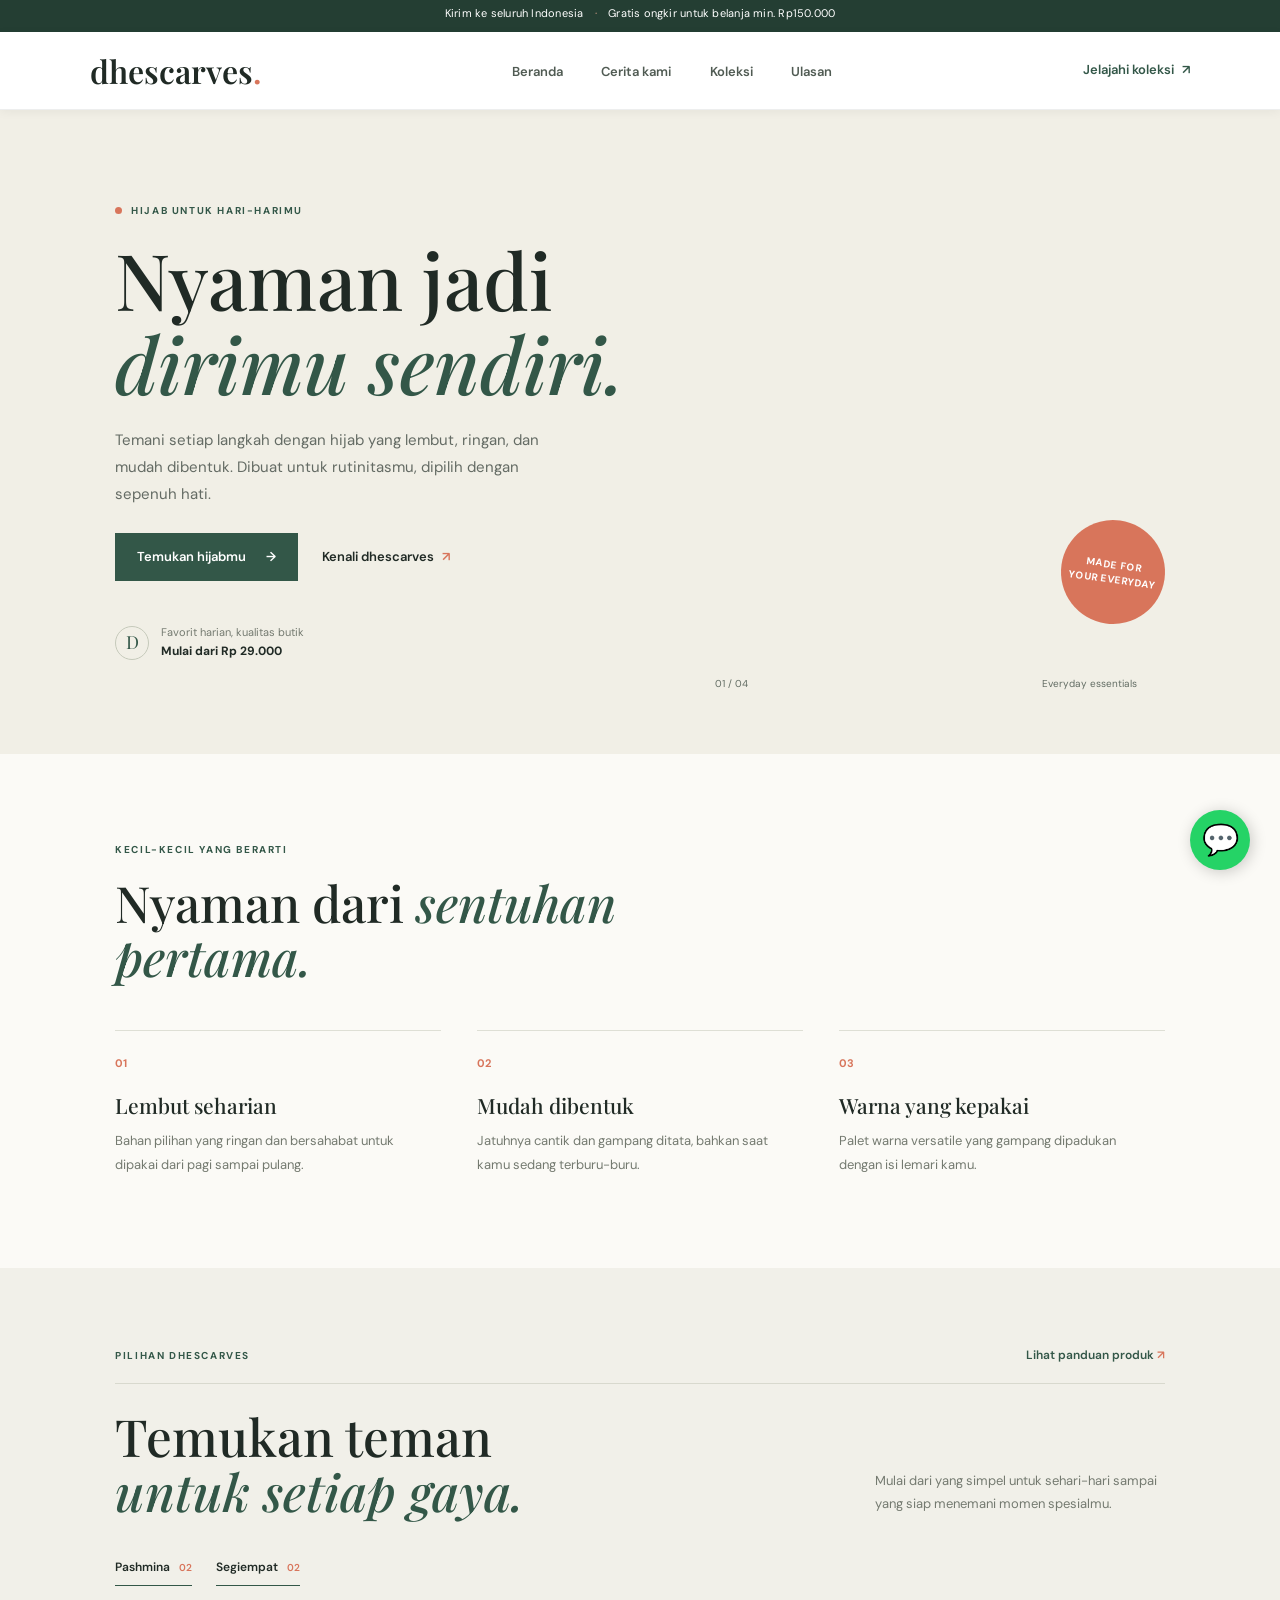
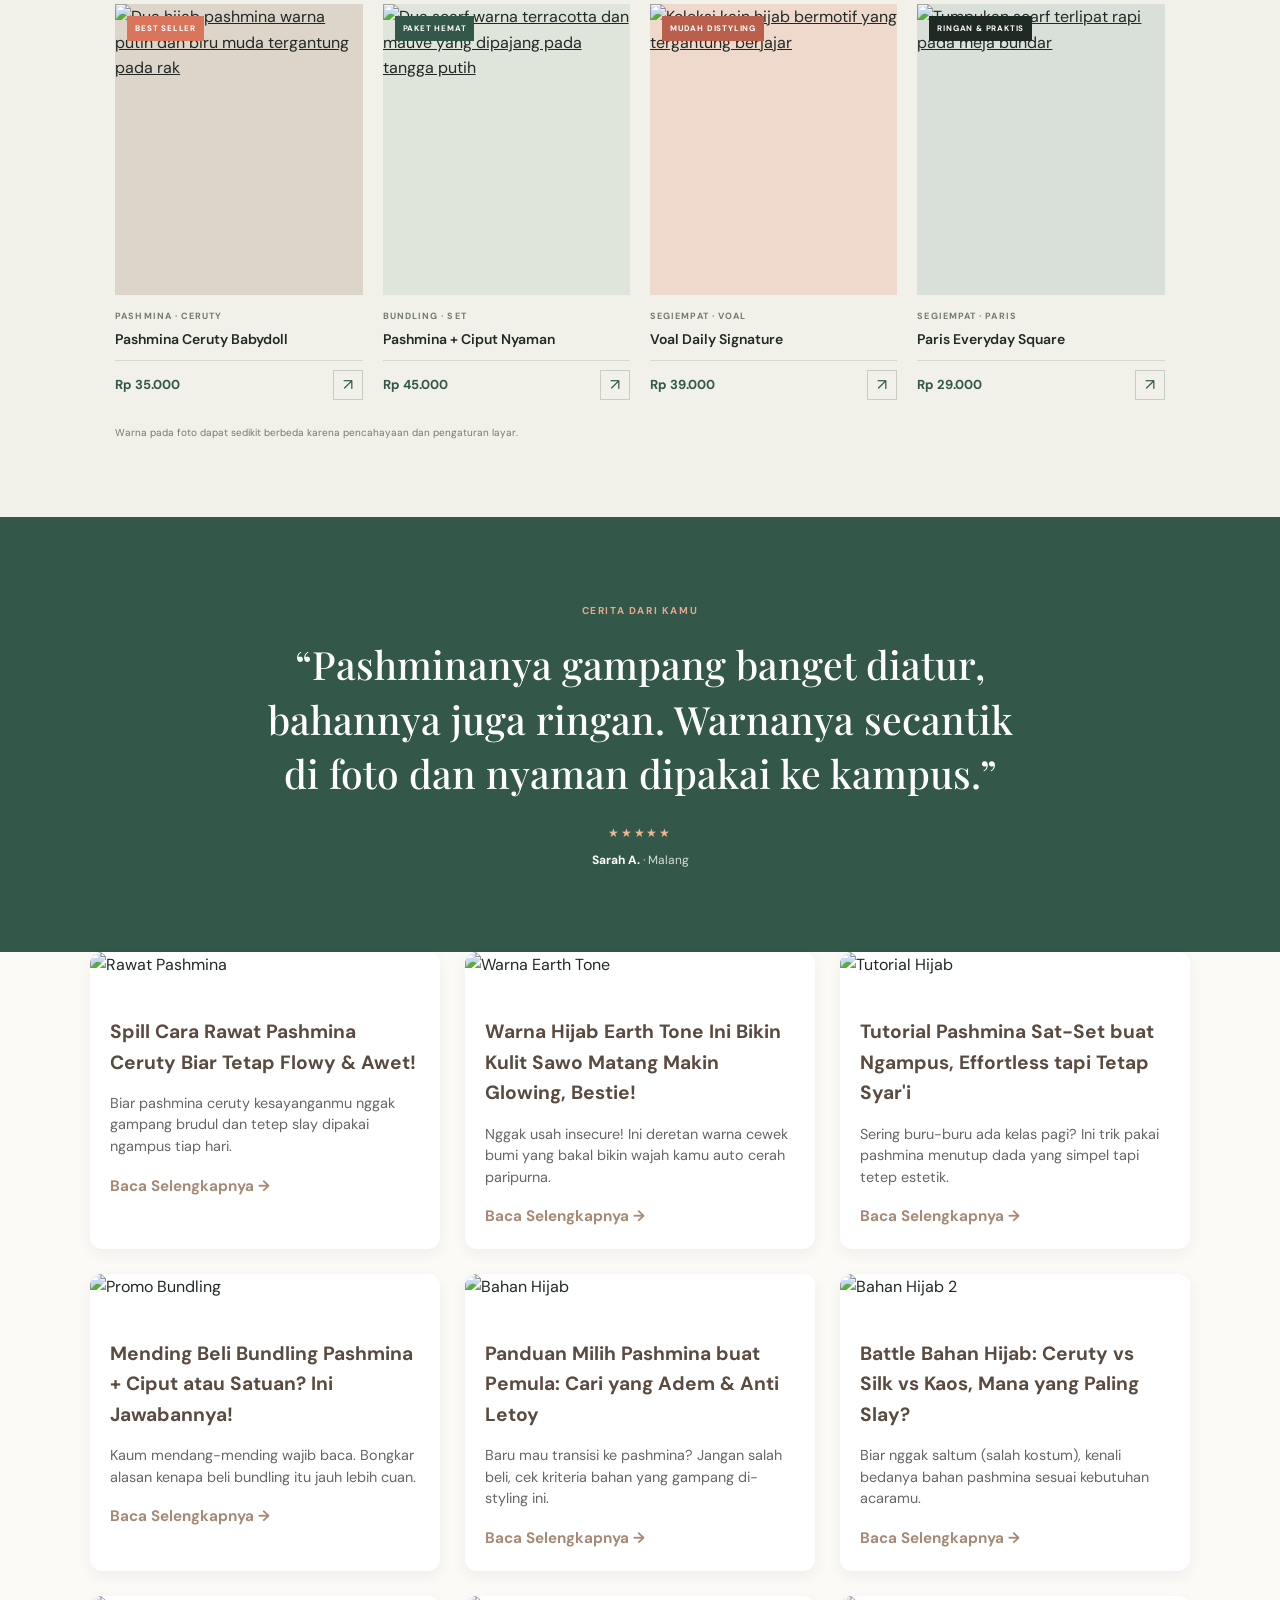
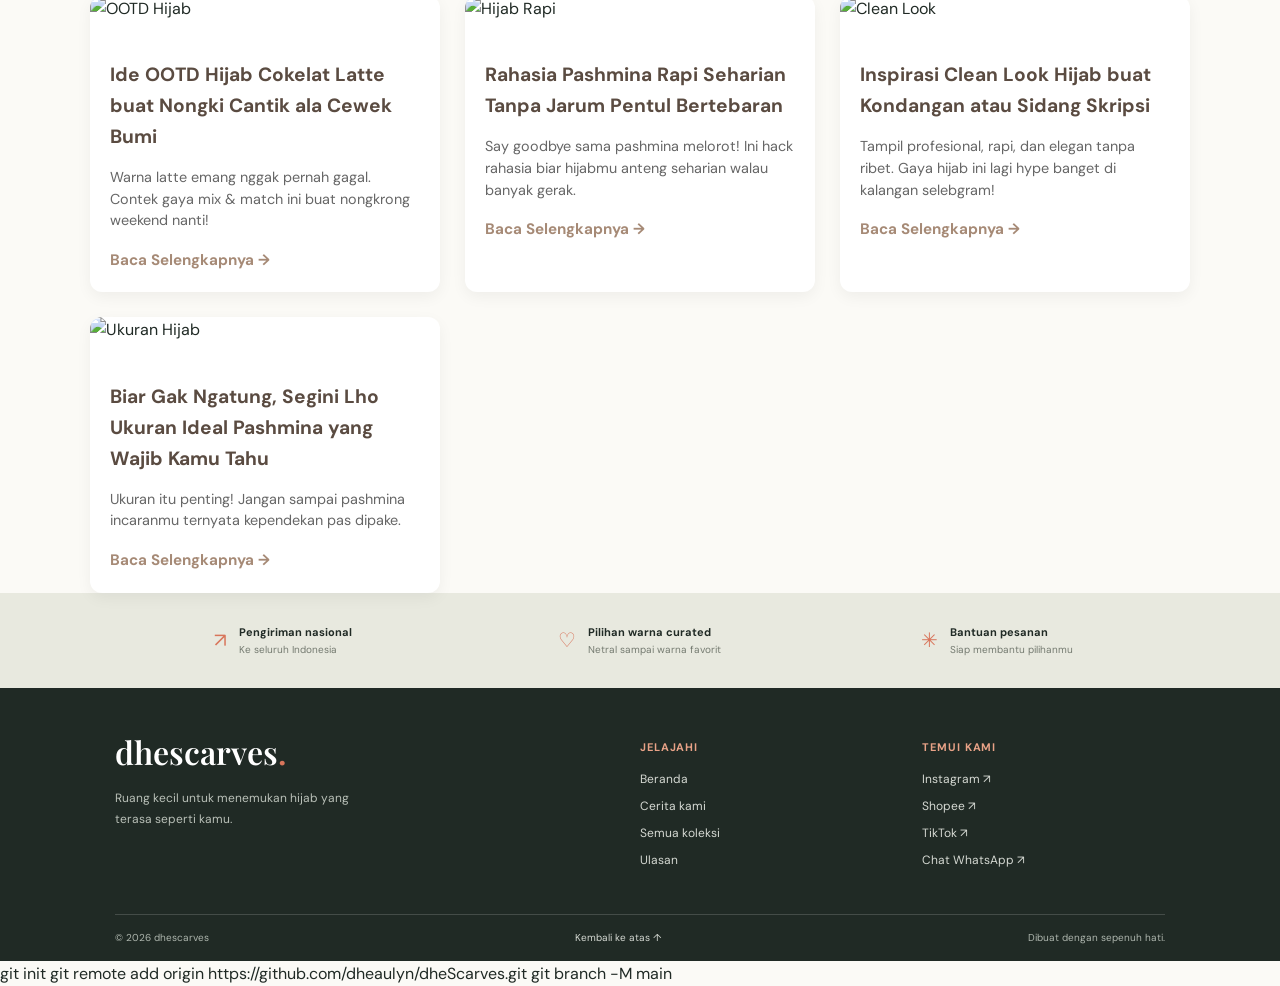
==== commit 3b91d192: "Menambahkan artikel SEO pertama artikel-1.html" ====
--- a/index.html
+++ b/index.html
@@ -83,41 +83,98 @@
             <blockquote>“Pashminanya gampang banget diatur, bahannya juga ringan. Warnanya secantik di foto dan nyaman dipakai ke kampus.”</blockquote>
             <p class="review-author"><span class="review-stars" aria-label="5 dari 5 bintang">★★★★★</span><br><strong>Sarah A.</strong> <span>· Malang</span></p>
         </section>
-<!-- ================= ARTIKEL & TIPS HIJAB (BLOG) ================= -->
-    <section id="artikel" class="section-artikel">
-        <h2>Tips & Gaya Hijab dheScarves</h2>
-        <div class="grid-artikel">
-            
-            <!-- Draft Artikel 1 -->
-            <div class="card-artikel">
-                <img src="https://images.unsplash.com/photo-1584917865442-de89df76afd3?q=80&w=600&auto=format&fit=crop" alt="Tutorial Hijab">
-                <div class="info-artikel">
-                    <h3>5 Cara Merawat Pashmina Ceruty Babydoll Agar Tidak Mudah Kusut</h3>
-                    <p>Ketahui rahasia mencuci dan menyimpan pashmina ceruty kesayanganmu agar selalu awet dan siap pakai kapan saja.</p>
-                    <a href="#" class="baca-selengkapnya">Baca Selengkapnya &rarr;</a>
-                </div>
-            </div>
-
-            <!-- Draft Artikel 2 -->
+<div class="grid-artikel">
+            <!-- Artikel 1 -->
+            <div class="card-artikel">
+                <img src="https://images.unsplash.com/photo-1584917865442-de89df76afd3?q=80&w=600&auto=format&fit=crop" alt="Rawat Pashmina">
+                <div class="info-artikel">
+                    <h3>Spill Cara Rawat Pashmina Ceruty Biar Tetap Flowy & Awet!</h3>
+                    <p>Biar pashmina ceruty kesayanganmu nggak gampang brudul dan tetep slay dipakai ngampus tiap hari.</p>
+                    <a href="artikel1.html" class="baca-selengkapnya">Baca Selengkapnya &rarr;</a>
+                </div>
+            </div>
+            <!-- Artikel 2 -->
             <div class="card-artikel">
                 <img src="https://images.unsplash.com/photo-1621532895690-349f257529fa?q=80&w=600&auto=format&fit=crop" alt="Warna Earth Tone">
                 <div class="info-artikel">
-                    <h3>Rekomendasi Warna Earth Tone untuk Kulit Sawo Matang</h3>
-                    <p>Bingung pilih warna? Ini dia daftar warna pashmina yang akan membuat wajahmu terlihat lebih cerah dan glowing.</p>
-                    <a href="#" class="baca-selengkapnya">Baca Selengkapnya &rarr;</a>
-                </div>
-            </div>
-
-            <!-- Draft Artikel 3 -->
-            <div class="card-artikel">
-                <img src="https://images.unsplash.com/photo-1589994607212-0498b3f46f48?q=80&w=600&auto=format&fit=crop" alt="Tutorial Pashmina">
-                <div class="info-artikel">
-                    <h3>Tutorial Pashmina Menutup Dada untuk Acara Kampus</h3>
-                    <p>Gaya OOTD hijab elegan, simpel, dan syar'i menggunakan pashmina 180x75 cm. Cocok untuk mahasiswi yang aktif.</p>
-                    <a href="#" class="baca-selengkapnya">Baca Selengkapnya &rarr;</a>
-                </div>
-            </div>
-
+                    <h3>Warna Hijab Earth Tone Ini Bikin Kulit Sawo Matang Makin Glowing, Bestie!</h3>
+                    <p>Nggak usah insecure! Ini deretan warna cewek bumi yang bakal bikin wajah kamu auto cerah paripurna.</p>
+                    <a href="artikel2.html" class="baca-selengkapnya">Baca Selengkapnya &rarr;</a>
+                </div>
+            </div>
+            <!-- Artikel 3 -->
+            <div class="card-artikel">
+                <img src="https://images.unsplash.com/photo-1589994607212-0498b3f46f48?q=80&w=600&auto=format&fit=crop" alt="Tutorial Hijab">
+                <div class="info-artikel">
+                    <h3>Tutorial Pashmina Sat-Set buat Ngampus, Effortless tapi Tetap Syar'i</h3>
+                    <p>Sering buru-buru ada kelas pagi? Ini trik pakai pashmina menutup dada yang simpel tapi tetep estetik.</p>
+                    <a href="artikel3.html" class="baca-selengkapnya">Baca Selengkapnya &rarr;</a>
+                </div>
+            </div>
+            <!-- Artikel 4 -->
+            <div class="card-artikel">
+                <img src="https://images.unsplash.com/photo-1596464716127-f2a82984de30?q=80&w=600&auto=format&fit=crop" alt="Promo Bundling">
+                <div class="info-artikel">
+                    <h3>Mending Beli Bundling Pashmina + Ciput atau Satuan? Ini Jawabannya!</h3>
+                    <p>Kaum mendang-mending wajib baca. Bongkar alasan kenapa beli bundling itu jauh lebih cuan.</p>
+                    <a href="artikel4.html" class="baca-selengkapnya">Baca Selengkapnya &rarr;</a>
+                </div>
+            </div>
+            <!-- Artikel 5 -->
+            <div class="card-artikel">
+                <img src="https://images.unsplash.com/photo-1600091323924-43615f2122b5?q=80&w=600&auto=format&fit=crop" alt="Bahan Hijab">
+                <div class="info-artikel">
+                    <h3>Panduan Milih Pashmina buat Pemula: Cari yang Adem & Anti Letoy</h3>
+                    <p>Baru mau transisi ke pashmina? Jangan salah beli, cek kriteria bahan yang gampang di-styling ini.</p>
+                    <a href="artikel5.html" class="baca-selengkapnya">Baca Selengkapnya &rarr;</a>
+                </div>
+            </div>
+            <!-- Artikel 6 -->
+            <div class="card-artikel">
+                <img src="https://images.unsplash.com/photo-1599839619722-39751411ea63?q=80&w=600&auto=format&fit=crop" alt="Bahan Hijab 2">
+                <div class="info-artikel">
+                    <h3>Battle Bahan Hijab: Ceruty vs Silk vs Kaos, Mana yang Paling Slay?</h3>
+                    <p>Biar nggak saltum (salah kostum), kenali bedanya bahan pashmina sesuai kebutuhan acaramu.</p>
+                    <a href="artikel6.html" class="baca-selengkapnya">Baca Selengkapnya &rarr;</a>
+                </div>
+            </div>
+            <!-- Artikel 7 -->
+            <div class="card-artikel">
+                <img src="https://images.unsplash.com/photo-1485231183945-fc42981ceefd?q=80&w=600&auto=format&fit=crop" alt="OOTD Hijab">
+                <div class="info-artikel">
+                    <h3>Ide OOTD Hijab Cokelat Latte buat Nongki Cantik ala Cewek Bumi</h3>
+                    <p>Warna latte emang nggak pernah gagal. Contek gaya mix & match ini buat nongkrong weekend nanti!</p>
+                    <a href="artikel7.html" class="baca-selengkapnya">Baca Selengkapnya &rarr;</a>
+                </div>
+            </div>
+            <!-- Artikel 8 -->
+            <div class="card-artikel">
+                <img src="https://images.unsplash.com/photo-1599839575945-a9e5af0c3fa5?q=80&w=600&auto=format&fit=crop" alt="Hijab Rapi">
+                <div class="info-artikel">
+                    <h3>Rahasia Pashmina Rapi Seharian Tanpa Jarum Pentul Bertebaran</h3>
+                    <p>Say goodbye sama pashmina melorot! Ini hack rahasia biar hijabmu anteng seharian walau banyak gerak.</p>
+                    <a href="artikel8.html" class="baca-selengkapnya">Baca Selengkapnya &rarr;</a>
+                </div>
+            </div>
+            <!-- Artikel 9 -->
+            <div class="card-artikel">
+                <img src="https://images.unsplash.com/photo-1574246816024-db0112702dc6?q=80&w=600&auto=format&fit=crop" alt="Clean Look">
+                <div class="info-artikel">
+                    <h3>Inspirasi Clean Look Hijab buat Kondangan atau Sidang Skripsi</h3>
+                    <p>Tampil profesional, rapi, dan elegan tanpa ribet. Gaya hijab ini lagi hype banget di kalangan selebgram!</p>
+                    <a href="artikel9.html" class="baca-selengkapnya">Baca Selengkapnya &rarr;</a>
+                </div>
+            </div>
+            <!-- Artikel 10 -->
+            <div class="card-artikel">
+                <img src="https://images.unsplash.com/photo-1621532895690-349f257529fa?q=80&w=600&auto=format&fit=crop" alt="Ukuran Hijab">
+                <div class="info-artikel">
+                    <h3>Biar Gak Ngatung, Segini Lho Ukuran Ideal Pashmina yang Wajib Kamu Tahu</h3>
+                    <p>Ukuran itu penting! Jangan sampai pashmina incaranmu ternyata kependekan pas dipake.</p>
+                    <a href="artikel10.html" class="baca-selengkapnya">Baca Selengkapnya &rarr;</a>
+                </div>
+            </div>
+        </div>
         </div>
     </section>
         <section class="service-strip" aria-label="Layanan toko">
